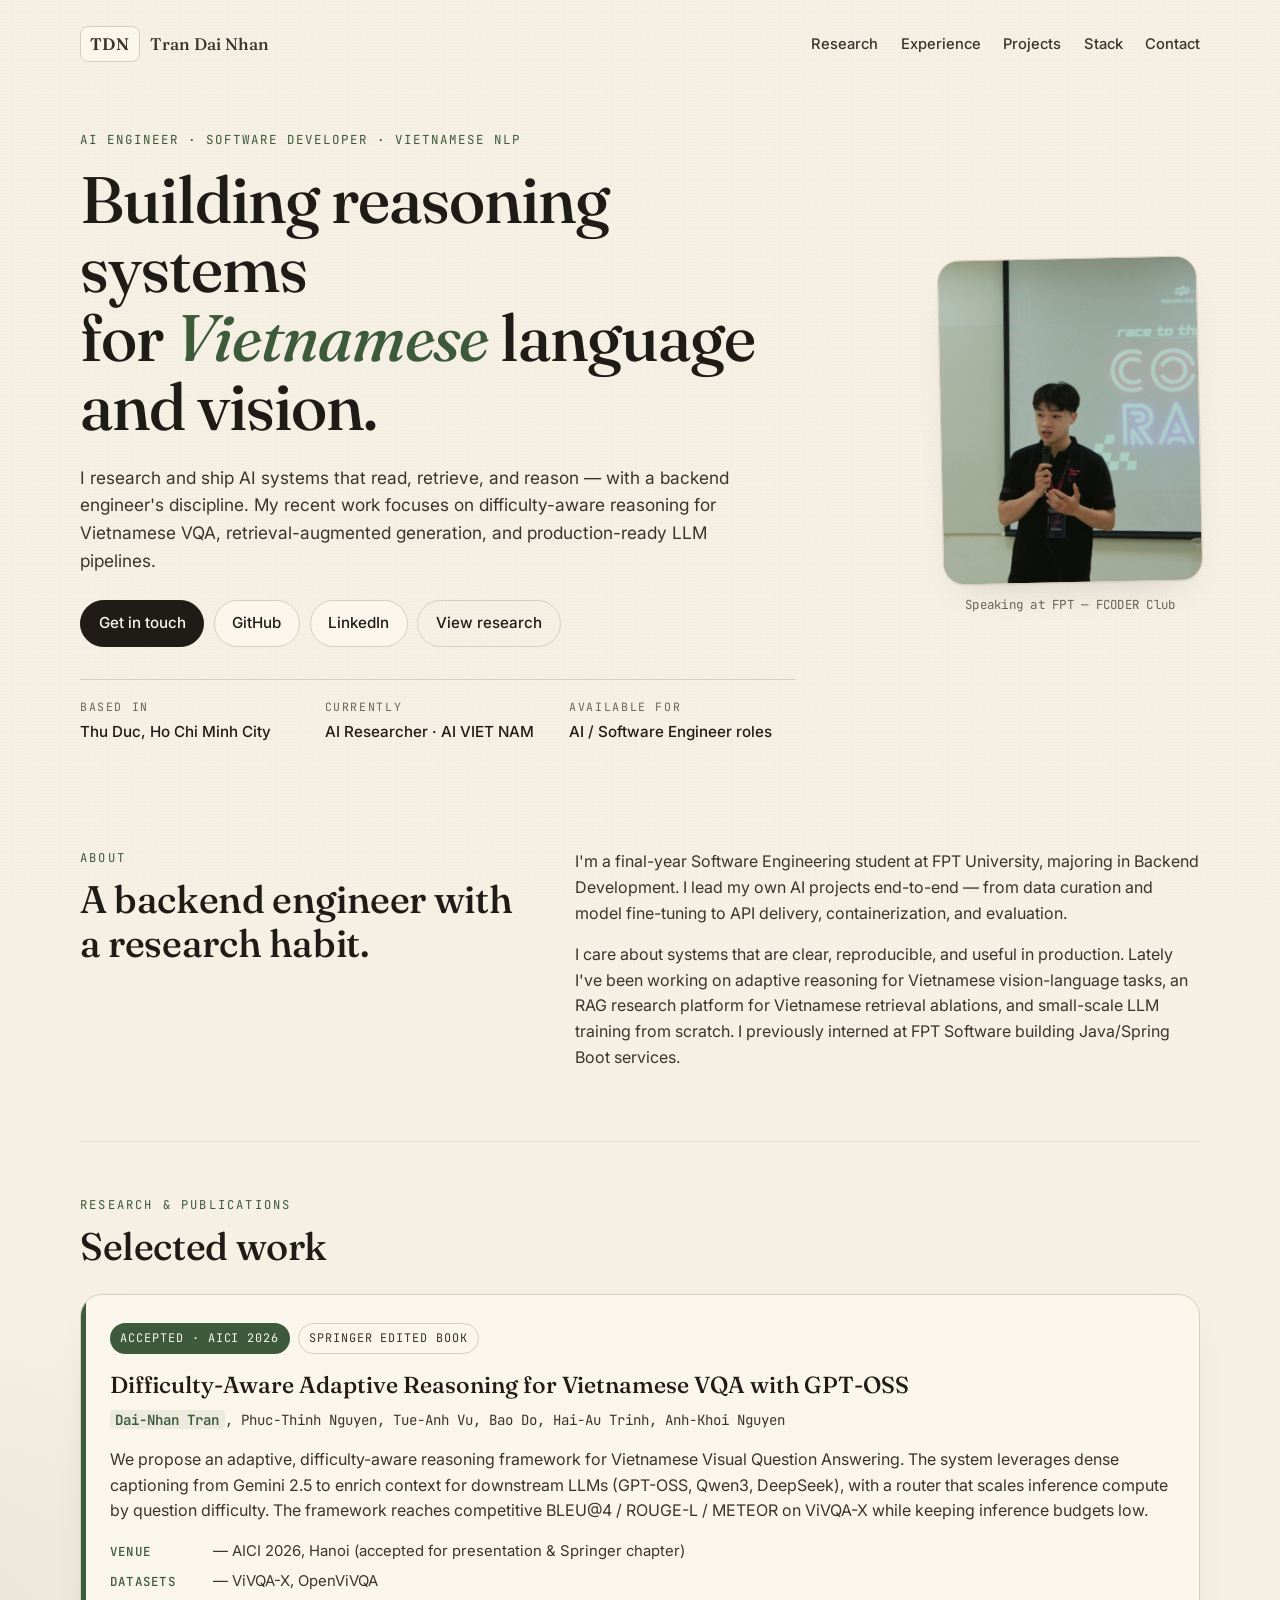
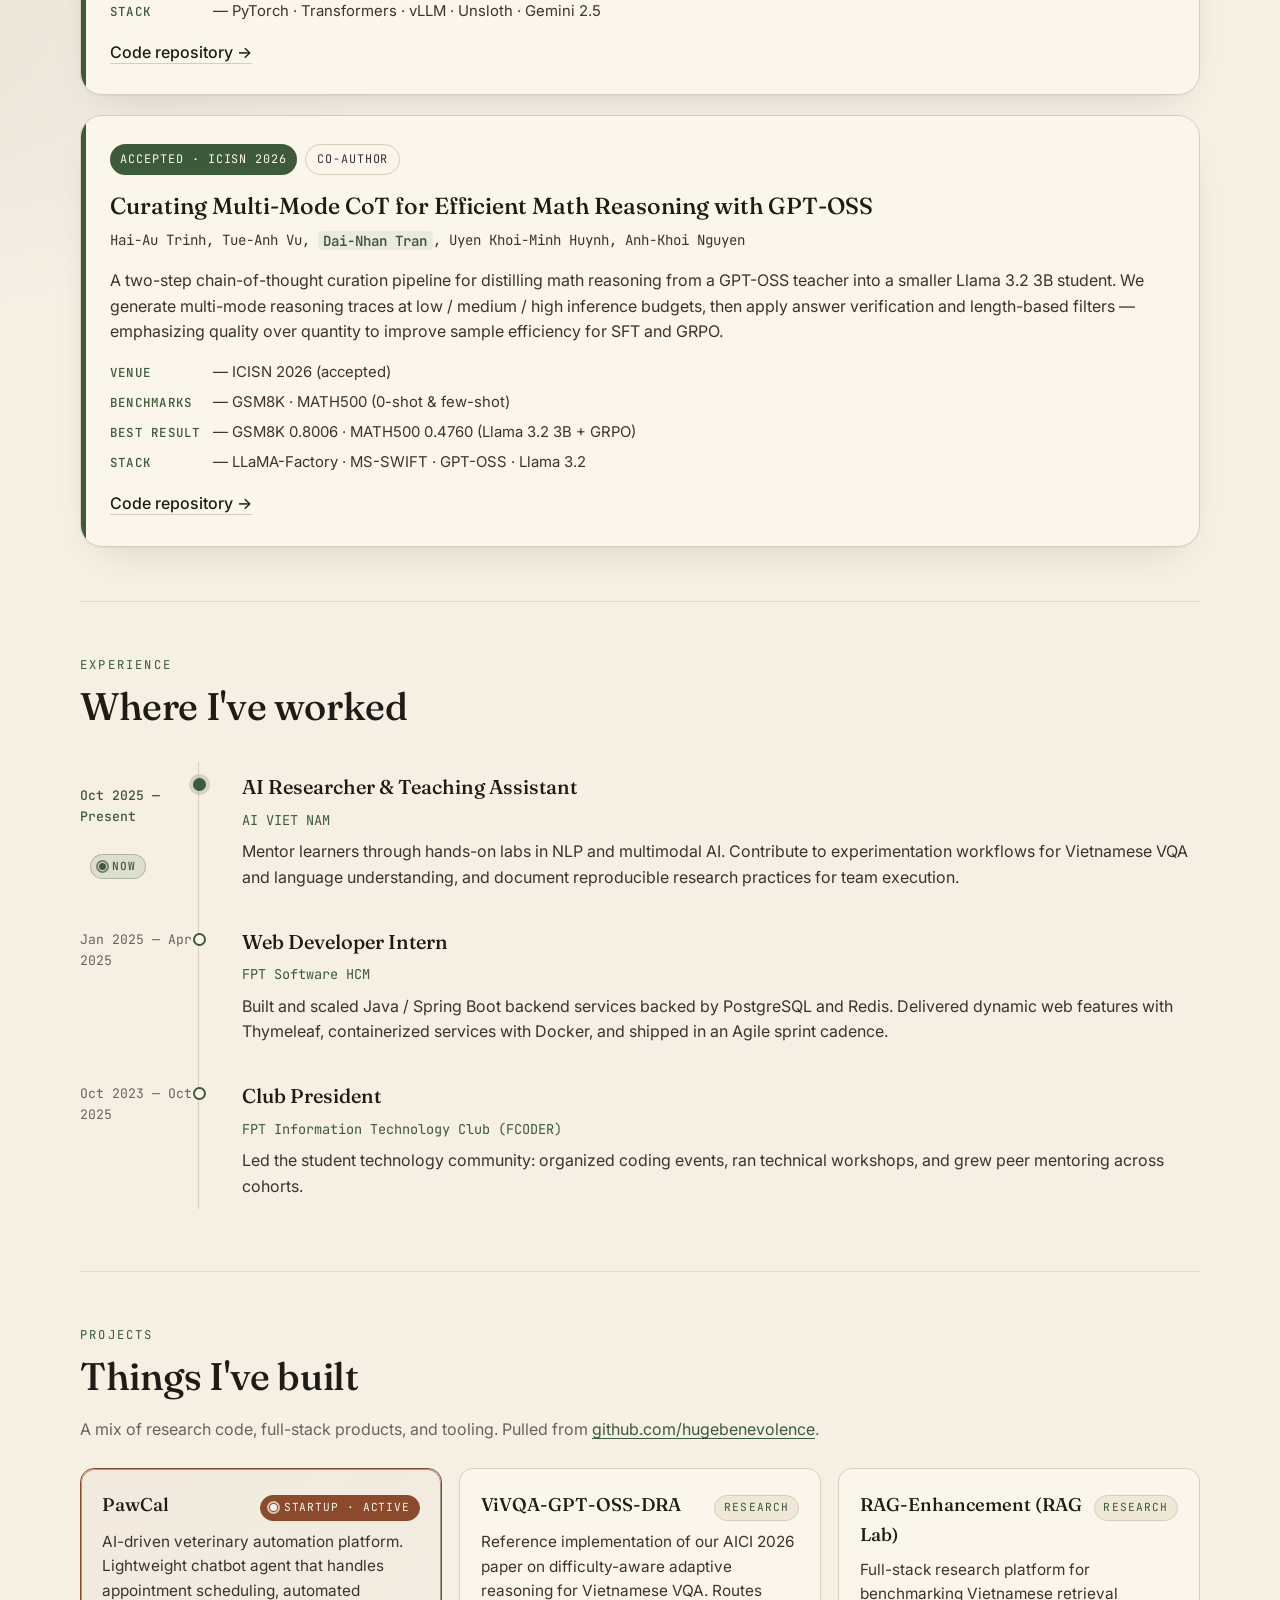
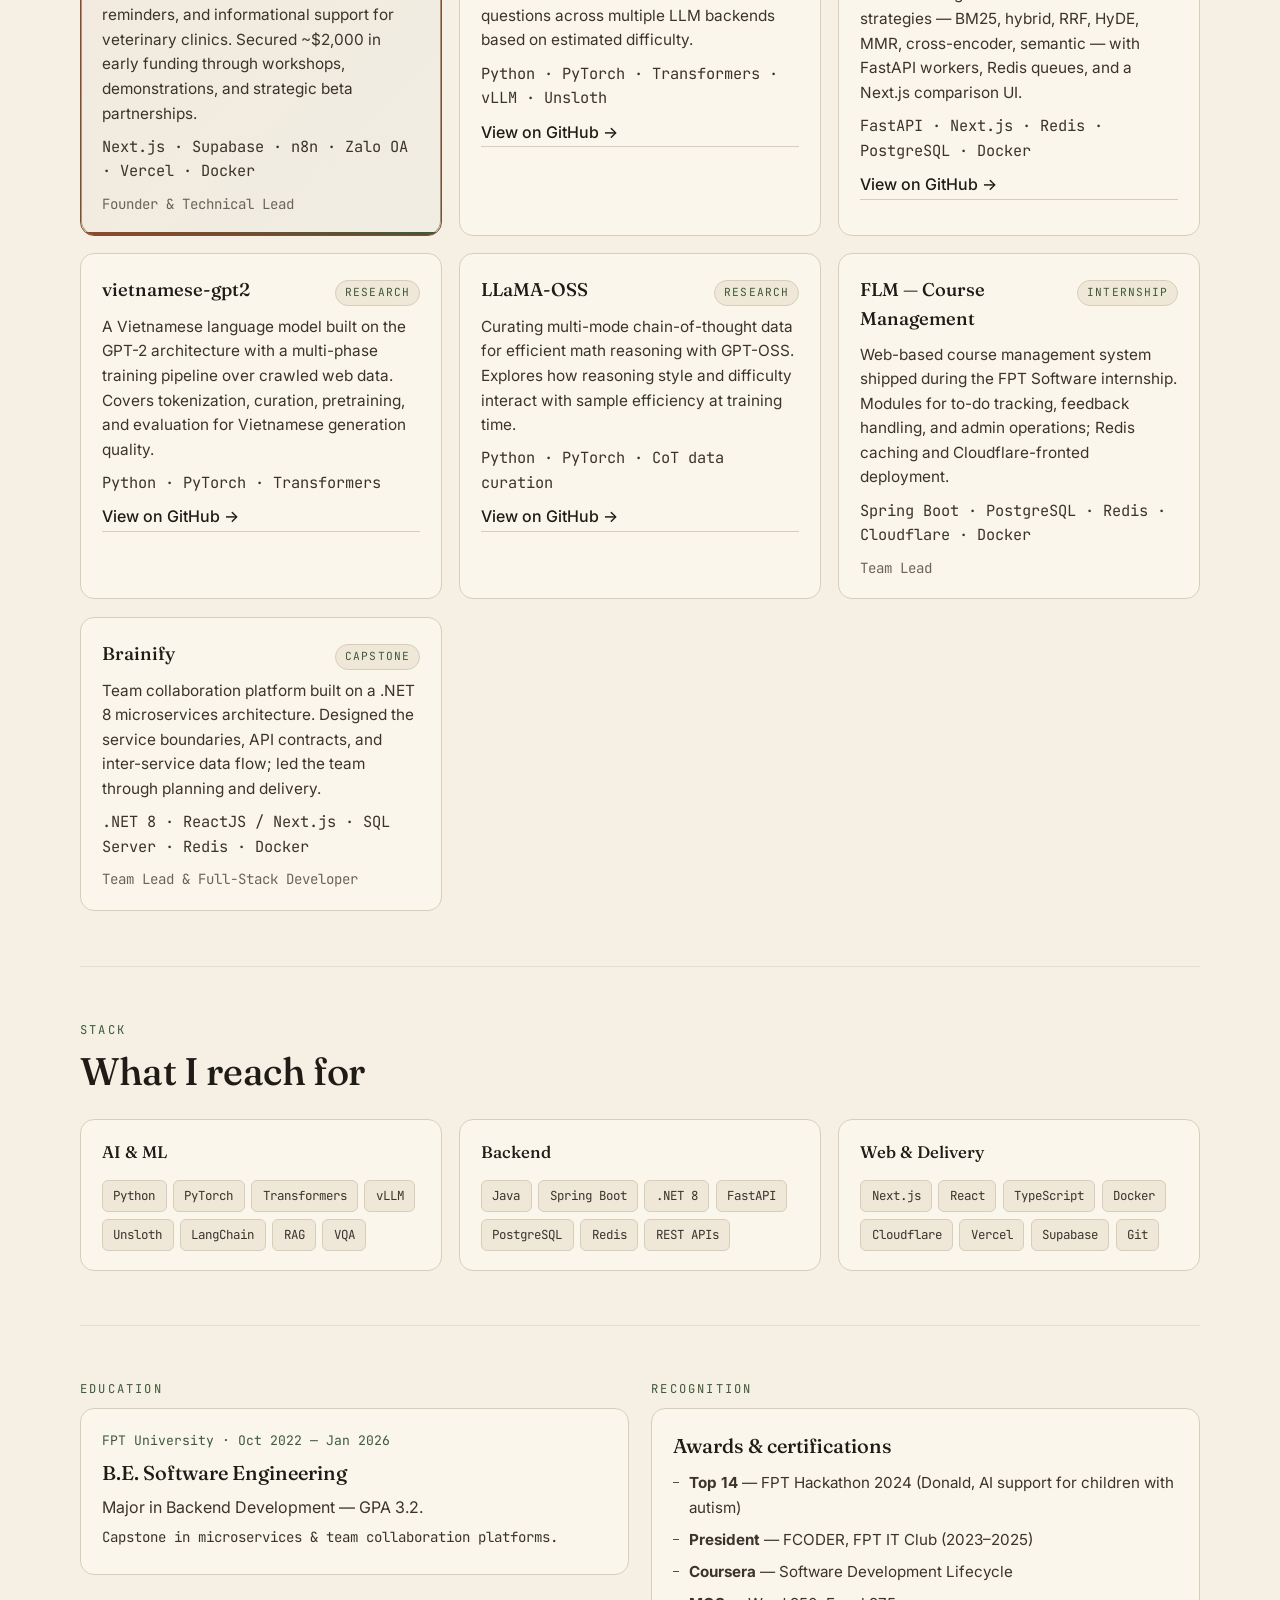
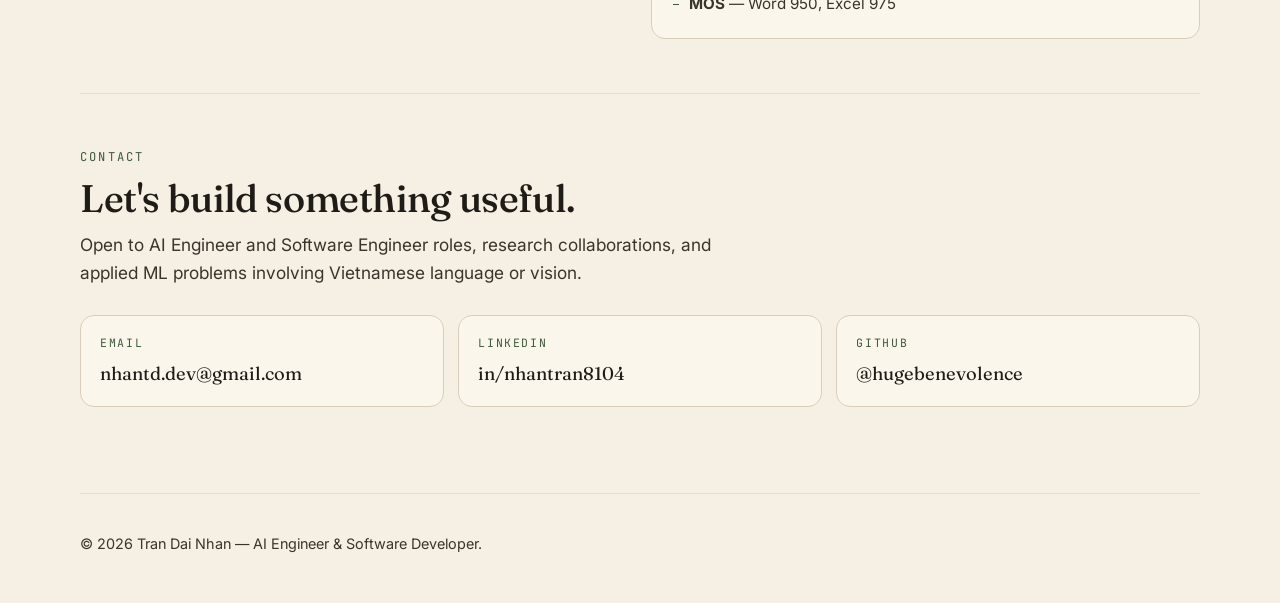
==== index.html @ 727c5e92 "Add portfolio site and Pages deployment" ====
<!doctype html>
<html lang="en">
  <head>
    <meta charset="UTF-8" />
    <meta name="viewport" content="width=device-width, initial-scale=1.0" />
    <title>Tran Dai Nhan — AI Engineer & Software Developer</title>
    <meta
      name="description"
      content="Portfolio of Tran Dai Nhan. AI Engineer and Software Developer working on Vietnamese NLP, multimodal reasoning, retrieval-augmented systems, and production backends."
    />
    <link rel="preconnect" href="https://fonts.googleapis.com" />
    <link rel="preconnect" href="https://fonts.gstatic.com" crossorigin />
    <link
      href="https://fonts.googleapis.com/css2?family=Fraunces:opsz,wght@9..144,400;9..144,500;9..144,600;9..144,700&family=Inter:wght@400;500;600;700&family=JetBrains+Mono:wght@400;500&display=swap"
      rel="stylesheet"
    />
    <link rel="stylesheet" href="styles.css" />
  </head>
  <body>
    <div class="paper-grain" aria-hidden="true"></div>
    <div class="scroll-progress" aria-hidden="true"><span></span></div>

    <nav class="topnav container" aria-label="Primary">
      <a class="brand" href="#top">
        <span class="brand-mark">TDN</span>
        <span class="brand-name">Tran Dai Nhan</span>
      </a>
      <ul>
        <li><a href="#research">Research</a></li>
        <li><a href="#experience">Experience</a></li>
        <li><a href="#projects">Projects</a></li>
        <li><a href="#stack">Stack</a></li>
        <li><a href="#contact">Contact</a></li>
      </ul>
    </nav>

    <header id="top" class="hero container">
      <div class="hero-grid">
        <div class="hero-text reveal">
          <p class="eyebrow">AI Engineer · Software Developer · Vietnamese NLP</p>
          <h1>
            Building reasoning systems<br />
            for <em>Vietnamese</em> language and vision.
          </h1>
          <p class="lead">
            I research and ship AI systems that read, retrieve, and reason — with a backend
            engineer's discipline. My recent work focuses on difficulty-aware reasoning for
            Vietnamese VQA, retrieval-augmented generation, and production-ready LLM pipelines.
          </p>
          <div class="hero-cta">
            <a class="btn primary" href="#contact">Get in touch</a>
            <a class="btn" target="_blank" rel="noreferrer" href="https://github.com/hugebenevolence">GitHub</a>
            <a class="btn" target="_blank" rel="noreferrer" href="https://www.linkedin.com/in/nhantran8104/">LinkedIn</a>
            <a class="btn ghost" href="#research">View research</a>
          </div>
          <dl class="hero-meta">
            <div><dt>Based in</dt><dd>Thu Duc, Ho Chi Minh City</dd></div>
            <div><dt>Currently</dt><dd>AI Researcher · AI VIET NAM</dd></div>
            <div><dt>Available for</dt><dd>AI / Software Engineer roles</dd></div>
          </dl>
        </div>

        <aside class="hero-portrait reveal">
          <figure>
            <div class="portrait-frame">
              <img
                src="assets/avatar.jpg"
                alt="Portrait of Tran Dai Nhan speaking"
                loading="eager"
                width="640"
                height="800"
                onerror="this.style.display='none'; this.parentElement.classList.add('portrait-empty');"
              />
              <div class="portrait-fallback" aria-hidden="true">
                <span class="fallback-mark">TDN</span>
                <span class="fallback-note">Add your photo to <code>assets/avatar.jpg</code></span>
              </div>
            </div>
            <figcaption>Speaking at FPT — FCODER Club</figcaption>
          </figure>
        </aside>
      </div>
    </header>

    <main class="container">
      <section id="about" class="about reveal">
        <div class="about-left">
          <p class="section-label">About</p>
          <h2>A backend engineer with a research habit.</h2>
        </div>
        <div class="about-right">
          <p>
            I'm a final-year Software Engineering student at FPT University, majoring in Backend
            Development. I lead my own AI projects end-to-end — from data curation and model
            fine-tuning to API delivery, containerization, and evaluation.
          </p>
          <p>
            I care about systems that are clear, reproducible, and useful in production. Lately
            I've been working on adaptive reasoning for Vietnamese vision-language tasks, an RAG
            research platform for Vietnamese retrieval ablations, and small-scale LLM training from
            scratch. I previously interned at FPT Software building Java/Spring Boot services.
          </p>
        </div>
      </section>

      <section id="research" class="reveal">
        <p class="section-label">Research &amp; Publications</p>
        <h2>Selected work</h2>

        <div class="publication-list">
          <article class="publication">
            <div class="pub-status">
              <span class="badge">Accepted · AICI 2026</span>
              <span class="badge soft">Springer edited book</span>
            </div>
            <h3>
              Difficulty-Aware Adaptive Reasoning for Vietnamese VQA with GPT-OSS
            </h3>
            <p class="pub-authors">
              <span class="author-me">Dai-Nhan Tran</span>, Phuc-Thinh Nguyen, Tue-Anh Vu, Bao Do, Hai-Au Trinh, Anh-Khoi Nguyen
            </p>
            <p>
              We propose an adaptive, difficulty-aware reasoning framework for Vietnamese Visual
              Question Answering. The system leverages dense captioning from Gemini 2.5 to enrich
              context for downstream LLMs (GPT-OSS, Qwen3, DeepSeek), with a router that scales
              inference compute by question difficulty. The framework reaches competitive
              BLEU@4 / ROUGE-L / METEOR on ViVQA-X while keeping inference budgets low.
            </p>
            <ul class="pub-meta">
              <li><strong>Venue</strong> — AICI 2026, Hanoi (accepted for presentation &amp; Springer chapter)</li>
              <li><strong>Datasets</strong> — ViVQA-X, OpenViVQA</li>
              <li><strong>Stack</strong> — PyTorch · Transformers · vLLM · Unsloth · Gemini 2.5</li>
            </ul>
            <div class="pub-links">
              <a class="link" target="_blank" rel="noreferrer" href="https://github.com/hugebenevolence/ViVQA-GPT-OSS-DRA">
                Code repository →
              </a>
            </div>
          </article>

          <article class="publication">
            <div class="pub-status">
              <span class="badge">Accepted · ICISN 2026</span>
              <span class="badge soft">Co-author</span>
            </div>
            <h3>
              Curating Multi-Mode CoT for Efficient Math Reasoning with GPT-OSS
            </h3>
            <p class="pub-authors">
              Hai-Au Trinh, Tue-Anh Vu, <span class="author-me">Dai-Nhan Tran</span>, Uyen Khoi-Minh Huynh, Anh-Khoi Nguyen
            </p>
            <p>
              A two-step chain-of-thought curation pipeline for distilling math reasoning from a
              GPT-OSS teacher into a smaller Llama 3.2 3B student. We generate multi-mode
              reasoning traces at low / medium / high inference budgets, then apply answer
              verification and length-based filters — emphasizing quality over quantity to
              improve sample efficiency for SFT and GRPO.
            </p>
            <ul class="pub-meta">
              <li><strong>Venue</strong> — ICISN 2026 (accepted)</li>
              <li><strong>Benchmarks</strong> — GSM8K · MATH500 (0-shot &amp; few-shot)</li>
              <li><strong>Best result</strong> — GSM8K 0.8006 · MATH500 0.4760 (Llama 3.2 3B + GRPO)</li>
              <li><strong>Stack</strong> — LLaMA-Factory · MS-SWIFT · GPT-OSS · Llama 3.2</li>
            </ul>
            <div class="pub-links">
              <a class="link" target="_blank" rel="noreferrer" href="https://github.com/hugebenevolence/LLaMA-OSS">
                Code repository →
              </a>
            </div>
          </article>
        </div>
      </section>

      <section id="experience" class="reveal">
        <p class="section-label">Experience</p>
        <h2>Where I've worked</h2>

        <ol class="timeline">
          <li class="timeline-item is-active">
            <div class="timeline-when">
              Oct 2025 — Present
              <span class="now-pill"><span class="now-dot"></span>Now</span>
            </div>
            <div class="timeline-body">
              <h3>AI Researcher &amp; Teaching Assistant</h3>
              <p class="org">AI VIET NAM</p>
              <p>
                Mentor learners through hands-on labs in NLP and multimodal AI. Contribute to
                experimentation workflows for Vietnamese VQA and language understanding, and
                document reproducible research practices for team execution.
              </p>
            </div>
          </li>
          <li class="timeline-item">
            <div class="timeline-when">Jan 2025 — Apr 2025</div>
            <div class="timeline-body">
              <h3>Web Developer Intern</h3>
              <p class="org">FPT Software HCM</p>
              <p>
                Built and scaled Java / Spring Boot backend services backed by PostgreSQL and
                Redis. Delivered dynamic web features with Thymeleaf, containerized services with
                Docker, and shipped in an Agile sprint cadence.
              </p>
            </div>
          </li>
          <li class="timeline-item">
            <div class="timeline-when">Oct 2023 — Oct 2025</div>
            <div class="timeline-body">
              <h3>Club President</h3>
              <p class="org">FPT Information Technology Club (FCODER)</p>
              <p>
                Led the student technology community: organized coding events, ran technical workshops, and grew peer mentoring across cohorts.
              </p>
            </div>
          </li>
        </ol>
      </section>

      <section id="projects" class="reveal">
        <p class="section-label">Projects</p>
        <h2>Things I've built</h2>
        <p class="section-note">
          A mix of research code, full-stack products, and tooling. Pulled from
          <a class="inline-link" target="_blank" rel="noreferrer" href="https://github.com/hugebenevolence">github.com/hugebenevolence</a>.
        </p>

        <div class="project-grid">
          <article class="project-card is-featured">
            <div class="proj-head">
              <h3>PawCal</h3>
              <span class="proj-tag startup-tag"><span class="now-dot"></span>Startup · Active</span>
            </div>
            <p>
              AI-driven veterinary automation platform. Lightweight chatbot agent that handles
              appointment scheduling, automated reminders, and informational support for
              veterinary clinics. Secured ~$2,000 in early funding through workshops,
              demonstrations, and strategic beta partnerships.
            </p>
            <p class="proj-stack">Next.js · Supabase · n8n · Zalo OA · Vercel · Docker</p>
            <span class="muted">Founder &amp; Technical Lead</span>
          </article>

          <article class="project-card">
            <div class="proj-head">
              <h3>ViVQA-GPT-OSS-DRA</h3>
              <span class="proj-tag">Research</span>
            </div>
            <p>
              Reference implementation of our AICI 2026 paper on difficulty-aware adaptive
              reasoning for Vietnamese VQA. Routes questions across multiple LLM backends based on
              estimated difficulty.
            </p>
            <p class="proj-stack">Python · PyTorch · Transformers · vLLM · Unsloth</p>
            <a class="link" target="_blank" rel="noreferrer" href="https://github.com/hugebenevolence/ViVQA-GPT-OSS-DRA">View on GitHub →</a>
          </article>

          <article class="project-card">
            <div class="proj-head">
              <h3>RAG-Enhancement (RAG Lab)</h3>
              <span class="proj-tag">Research</span>
            </div>
            <p>
              Full-stack research platform for benchmarking Vietnamese retrieval strategies —
              BM25, hybrid, RRF, HyDE, MMR, cross-encoder, semantic — with FastAPI workers, Redis
              queues, and a Next.js comparison UI.
            </p>
            <p class="proj-stack">FastAPI · Next.js · Redis · PostgreSQL · Docker</p>
            <a class="link" target="_blank" rel="noreferrer" href="https://github.com/hugebenevolence/RAG-Enhancement">View on GitHub →</a>
          </article>

          <article class="project-card">
            <div class="proj-head">
              <h3>vietnamese-gpt2</h3>
              <span class="proj-tag">Research</span>
            </div>
            <p>
              A Vietnamese language model built on the GPT-2 architecture with a multi-phase
              training pipeline over crawled web data. Covers tokenization, curation, pretraining,
              and evaluation for Vietnamese generation quality.
            </p>
            <p class="proj-stack">Python · PyTorch · Transformers</p>
            <a class="link" target="_blank" rel="noreferrer" href="https://github.com/hugebenevolence/vietnamese-gpt2">View on GitHub →</a>
          </article>

          <article class="project-card">
            <div class="proj-head">
              <h3>LLaMA-OSS</h3>
              <span class="proj-tag">Research</span>
            </div>
            <p>
              Curating multi-mode chain-of-thought data for efficient math reasoning with
              GPT-OSS. Explores how reasoning style and difficulty interact with sample
              efficiency at training time.
            </p>
            <p class="proj-stack">Python · PyTorch · CoT data curation</p>
            <a class="link" target="_blank" rel="noreferrer" href="https://github.com/hugebenevolence/LLaMA-OSS">View on GitHub →</a>
          </article>

          <article class="project-card">
            <div class="proj-head">
              <h3>FLM — Course Management</h3>
              <span class="proj-tag">Internship</span>
            </div>
            <p>
              Web-based course management system shipped during the FPT Software internship.
              Modules for to-do tracking, feedback handling, and admin operations; Redis caching
              and Cloudflare-fronted deployment.
            </p>
            <p class="proj-stack">Spring Boot · PostgreSQL · Redis · Cloudflare · Docker</p>
            <span class="muted">Team Lead</span>
          </article>

          <article class="project-card">
            <div class="proj-head">
              <h3>Brainify</h3>
              <span class="proj-tag">Capstone</span>
            </div>
            <p>
              Team collaboration platform built on a .NET 8 microservices architecture. Designed
              the service boundaries, API contracts, and inter-service data flow; led the team
              through planning and delivery.
            </p>
            <p class="proj-stack">.NET 8 · ReactJS / Next.js · SQL Server · Redis · Docker</p>
            <span class="muted">Team Lead &amp; Full-Stack Developer</span>
          </article>

        </div>
      </section>

      <section id="stack" class="reveal">
        <p class="section-label">Stack</p>
        <h2>What I reach for</h2>

        <div class="stack-grid">
          <article class="stack-card">
            <h3>AI &amp; ML</h3>
            <ul class="chips">
              <li>Python</li>
              <li>PyTorch</li>
              <li>Transformers</li>
              <li>vLLM</li>
              <li>Unsloth</li>
              <li>LangChain</li>
              <li>RAG</li>
              <li>VQA</li>
            </ul>
          </article>
          <article class="stack-card">
            <h3>Backend</h3>
            <ul class="chips">
              <li>Java</li>
              <li>Spring Boot</li>
              <li>.NET 8</li>
              <li>FastAPI</li>
              <li>PostgreSQL</li>
              <li>Redis</li>
              <li>REST APIs</li>
            </ul>
          </article>
          <article class="stack-card">
            <h3>Web &amp; Delivery</h3>
            <ul class="chips">
              <li>Next.js</li>
              <li>React</li>
              <li>TypeScript</li>
              <li>Docker</li>
              <li>Cloudflare</li>
              <li>Vercel</li>
              <li>Supabase</li>
              <li>Git</li>
            </ul>
          </article>
        </div>
      </section>

      <section id="education" class="split reveal">
        <article>
          <p class="section-label">Education</p>
          <div class="info-card">
            <p class="meta">FPT University · Oct 2022 — Jan 2026</p>
            <h3>B.E. Software Engineering</h3>
            <p>Major in Backend Development — GPA 3.2.</p>
            <p class="muted">Capstone in microservices &amp; team collaboration platforms.</p>
          </div>
        </article>
        <article>
          <p class="section-label">Recognition</p>
          <div class="info-card">
            <h3>Awards &amp; certifications</h3>
            <ul class="plain">
              <li><strong>Top 14</strong> — FPT Hackathon 2024 (Donald, AI support for children with autism)</li>
              <li><strong>President</strong> — FCODER, FPT IT Club (2023–2025)</li>
              <li><strong>Coursera</strong> — Software Development Lifecycle</li>
              <li><strong>MOS</strong> — Word 950, Excel 975</li>
            </ul>
          </div>
        </article>
      </section>

      <section id="contact" class="contact reveal">
        <p class="section-label">Contact</p>
        <h2>Let's build something useful.</h2>
        <p class="lead">
          Open to AI Engineer and Software Engineer roles, research collaborations, and applied
          ML problems involving Vietnamese language or vision.
        </p>
        <div class="contact-grid">
          <a class="contact-card" href="mailto:nhantd.dev@gmail.com">
            <span class="contact-label">Email</span>
            <span class="contact-value">nhantd.dev@gmail.com</span>
          </a>
          <a class="contact-card" target="_blank" rel="noreferrer" href="https://www.linkedin.com/in/nhantran8104/">
            <span class="contact-label">LinkedIn</span>
            <span class="contact-value">in/nhantran8104</span>
          </a>
          <a class="contact-card" target="_blank" rel="noreferrer" href="https://github.com/hugebenevolence">
            <span class="contact-label">GitHub</span>
            <span class="contact-value">@hugebenevolence</span>
          </a>

        </div>
      </section>
    </main>

    <footer class="container footer">
      <p>© 2026 Tran Dai Nhan — AI Engineer &amp; Software Developer.</p>
    </footer>

    <script src="main.js" defer></script>
  </body>
</html>
---- styles.css ----
/* ---------- Tokens ---------- */
:root {
  --bg: #f5efe4;
  --bg-soft: #efe7d8;
  --paper: #fbf6ec;
  --ink: #1f1c17;
  --ink-soft: #3a342c;
  --muted: #6c6358;
  --line: #d8cdb9;
  --line-soft: #e6dcc8;
  --accent: #3d5a3a;
  --accent-soft: #6a8a64;
  --accent-warm: #8a4a2b;
  --shadow: 0 1px 0 rgba(31, 28, 23, 0.04), 0 18px 40px -22px rgba(31, 28, 23, 0.18);
  --radius: 14px;
  --radius-lg: 22px;
  --serif: "Fraunces", "Cormorant Garamond", Georgia, serif;
  --sans: "Inter", system-ui, -apple-system, "Segoe UI", sans-serif;
  --mono: "JetBrains Mono", ui-monospace, SFMono-Regular, Menlo, monospace;
}

@media (prefers-color-scheme: dark) {
  :root {
    --bg: #1a1814;
    --bg-soft: #221f1a;
    --paper: #25221c;
    --ink: #f0ead8;
    --ink-soft: #d8d1bf;
    --muted: #a39c8c;
    --line: #3a342b;
    --line-soft: #2d2820;
    --accent: #a3c79a;
    --accent-soft: #c3d8bd;
    --accent-warm: #d99b78;
    --shadow: 0 1px 0 rgba(0, 0, 0, 0.18), 0 24px 50px -24px rgba(0, 0, 0, 0.6);
  }
}

* { box-sizing: border-box; }
html { scroll-behavior: smooth; }

body {
  margin: 0;
  font-family: var(--sans);
  font-size: 16px;
  line-height: 1.6;
  color: var(--ink);
  background: var(--bg);
  background-image:
    radial-gradient(1100px 600px at 92% -10%, rgba(138, 74, 43, 0.06), transparent 60%),
    radial-gradient(900px 500px at -10% 30%, rgba(61, 90, 58, 0.07), transparent 60%);
  -webkit-font-smoothing: antialiased;
  text-rendering: optimizeLegibility;
}

.paper-grain {
  position: fixed;
  inset: 0;
  pointer-events: none;
  z-index: 0;
  opacity: 0.5;
  mix-blend-mode: multiply;
  background-image:
    radial-gradient(rgba(31, 28, 23, 0.045) 1px, transparent 1px),
    radial-gradient(rgba(31, 28, 23, 0.025) 1px, transparent 1px);
  background-size: 3px 3px, 7px 7px;
  background-position: 0 0, 1px 1px;
}
@media (prefers-color-scheme: dark) {
  .paper-grain { opacity: 0.25; mix-blend-mode: screen; }
}

.container {
  width: min(1120px, 92vw);
  margin: 0 auto;
  position: relative;
  z-index: 1;
}

/* ---------- Nav ---------- */
.topnav {
  display: flex;
  align-items: center;
  justify-content: space-between;
  padding: 1.6rem 0 0;
}
.brand {
  display: inline-flex;
  align-items: center;
  gap: 0.65rem;
  text-decoration: none;
  color: var(--ink);
}
.brand-mark {
  font-family: var(--serif);
  font-weight: 600;
  font-size: 1.05rem;
  border: 1px solid var(--line);
  background: var(--paper);
  padding: 0.25rem 0.55rem;
  border-radius: 8px;
  letter-spacing: 0.04em;
}
.brand-name {
  font-family: var(--serif);
  font-weight: 500;
  font-size: 1.05rem;
}
.topnav ul {
  list-style: none;
  display: flex;
  gap: 1.4rem;
  margin: 0;
  padding: 0;
}
.topnav a {
  color: var(--ink-soft);
  text-decoration: none;
  font-size: 0.92rem;
  font-weight: 500;
  position: relative;
  transition: color 0.18s ease;
}
.topnav a::after {
  content: "";
  position: absolute;
  left: 0;
  bottom: -4px;
  width: 0;
  height: 1px;
  background: var(--accent);
  transition: width 0.28s ease;
}
.topnav a:hover { color: var(--ink); }
.topnav a:hover::after { width: 100%; }
@media (max-width: 640px) {
  .topnav ul { display: none; }
}

/* ---------- Hero ---------- */
.hero { padding: 4.2rem 0 3.2rem; }
.hero-grid {
  display: grid;
  grid-template-columns: 1.7fr 0.85fr;
  gap: 3rem;
  align-items: center;
}
@media (max-width: 880px) {
  .hero-grid { grid-template-columns: 1fr; gap: 2rem; }
}

.eyebrow {
  font-family: var(--mono);
  font-size: 0.78rem;
  letter-spacing: 0.16em;
  text-transform: uppercase;
  color: var(--accent);
  margin: 0 0 1rem;
}
h1 {
  font-family: var(--serif);
  font-weight: 500;
  font-size: clamp(2.4rem, 5.6vw, 4.1rem);
  line-height: 1.05;
  letter-spacing: -0.015em;
  margin: 0 0 1.4rem;
  color: var(--ink);
}
h1 em {
  font-style: italic;
  color: var(--accent);
  font-weight: 500;
}
.lead {
  font-size: 1.08rem;
  color: var(--ink-soft);
  max-width: 60ch;
  margin: 0 0 1.6rem;
}

.hero-cta {
  display: flex;
  flex-wrap: wrap;
  gap: 0.6rem;
  margin-bottom: 2rem;
}
.btn {
  display: inline-flex;
  align-items: center;
  text-decoration: none;
  color: var(--ink);
  background: var(--paper);
  border: 1px solid var(--line);
  padding: 0.65rem 1.1rem;
  border-radius: 999px;
  font-weight: 500;
  font-size: 0.95rem;
  transition: transform 0.22s ease, border-color 0.22s ease, background 0.22s ease, color 0.22s ease;
}
.btn:hover {
  transform: translateY(-1px);
  border-color: var(--ink-soft);
}
.btn.primary {
  background: var(--ink);
  color: var(--paper);
  border-color: var(--ink);
}
.btn.primary:hover { background: var(--accent); border-color: var(--accent); }
.btn.ghost { background: transparent; }

.hero-meta {
  display: grid;
  grid-template-columns: repeat(3, minmax(0, 1fr));
  gap: 1.2rem;
  margin: 0;
  padding: 1.1rem 0 0;
  border-top: 1px solid var(--line);
}
.hero-meta > div { min-width: 0; }
.hero-meta dt {
  font-family: var(--mono);
  font-size: 0.72rem;
  letter-spacing: 0.14em;
  text-transform: uppercase;
  color: var(--muted);
  margin-bottom: 0.25rem;
}
.hero-meta dd {
  margin: 0;
  font-weight: 500;
  color: var(--ink);
  font-size: 0.95rem;
}
@media (max-width: 560px) {
  .hero-meta { grid-template-columns: 1fr; gap: 0.8rem; }
}

/* Hero portrait */
.hero-portrait figure { margin: 0; max-width: 260px; margin-left: auto; }
@media (max-width: 880px) {
  .hero-portrait figure { max-width: 220px; margin: 0 auto; }
}
.portrait-frame {
  position: relative;
  border-radius: var(--radius-lg);
  overflow: hidden;
  background: var(--bg-soft);
  border: 1px solid var(--line);
  box-shadow: var(--shadow);
  aspect-ratio: 4 / 5;
  transform: rotate(-1.2deg);
  transition: transform 0.6s ease;
}
.portrait-frame::after {
  content: "";
  position: absolute;
  inset: 0;
  background: linear-gradient(180deg, transparent 55%, rgba(31, 28, 23, 0.18) 100%);
  pointer-events: none;
}
.portrait-frame img {
  width: 100%;
  height: 100%;
  object-fit: cover;
  display: block;
  filter: saturate(0.95) contrast(1.02);
  position: relative;
  z-index: 1;
}
.portrait-fallback {
  position: absolute;
  inset: 0;
  display: flex;
  flex-direction: column;
  align-items: center;
  justify-content: center;
  gap: 0.8rem;
  text-align: center;
  padding: 1.5rem;
  z-index: 0;
}
.fallback-mark {
  font-family: var(--serif);
  font-size: 4rem;
  font-weight: 500;
  letter-spacing: 0.04em;
  color: var(--accent);
}
.fallback-note {
  font-family: var(--mono);
  font-size: 0.78rem;
  color: var(--muted);
  max-width: 80%;
}
.fallback-note code {
  background: var(--bg-soft);
  padding: 0.1rem 0.35rem;
  border-radius: 4px;
  border: 1px solid var(--line);
}
.hero-portrait:hover .portrait-frame { transform: rotate(0deg); }
.hero-portrait figcaption {
  margin-top: 0.75rem;
  font-family: var(--mono);
  font-size: 0.78rem;
  color: var(--muted);
  text-align: center;
  letter-spacing: 0.02em;
}

/* ---------- Section primitives ---------- */
section { padding: 3.4rem 0; position: relative; }
section + section { border-top: 1px solid var(--line-soft); }

.section-label {
  font-family: var(--mono);
  font-size: 0.76rem;
  letter-spacing: 0.18em;
  text-transform: uppercase;
  color: var(--accent);
  margin: 0 0 0.5rem;
}
h2 {
  font-family: var(--serif);
  font-weight: 500;
  font-size: clamp(1.7rem, 3vw, 2.4rem);
  line-height: 1.15;
  letter-spacing: -0.01em;
  margin: 0 0 1.6rem;
  color: var(--ink);
}
h3 {
  font-family: var(--serif);
  font-weight: 500;
  font-size: 1.25rem;
  margin: 0 0 0.4rem;
  color: var(--ink);
}
.section-note { color: var(--muted); margin: -0.4rem 0 1.6rem; }
.inline-link {
  color: var(--accent);
  text-decoration: underline;
  text-underline-offset: 3px;
  text-decoration-thickness: 1px;
}

/* ---------- About ---------- */
.about {
  display: grid;
  grid-template-columns: 1fr 1.4fr;
  gap: 3rem;
  align-items: start;
}
.about-left h2 { margin-bottom: 0; }
.about-right p { margin: 0 0 1rem; color: var(--ink-soft); }
@media (max-width: 760px) {
  .about { grid-template-columns: 1fr; gap: 1.6rem; }
}

/* ---------- Publication ---------- */
.publication {
  background: var(--paper);
  border: 1px solid var(--line);
  border-radius: var(--radius-lg);
  padding: 1.8rem;
  box-shadow: var(--shadow);
  position: relative;
  overflow: hidden;
}
.publication::before {
  content: "";
  position: absolute;
  top: 0;
  left: 0;
  width: 5px;
  height: 100%;
  background: var(--accent);
}
.pub-status {
  display: flex;
  flex-wrap: wrap;
  gap: 0.5rem;
  margin-bottom: 1rem;
}
.badge {
  display: inline-flex;
  align-items: center;
  font-family: var(--mono);
  font-size: 0.74rem;
  letter-spacing: 0.08em;
  padding: 0.3rem 0.65rem;
  border-radius: 999px;
  background: var(--accent);
  color: var(--paper);
  text-transform: uppercase;
}
.badge.soft {
  background: transparent;
  color: var(--ink-soft);
  border: 1px solid var(--line);
}
.publication h3 {
  font-size: 1.45rem;
  line-height: 1.25;
  margin-bottom: 0.6rem;
}
.pub-authors {
  font-family: var(--mono);
  font-size: 0.88rem;
  color: var(--muted);
  margin: 0 0 1rem;
}
.publication p { color: var(--ink-soft); }
.pub-meta {
  list-style: none;
  padding: 0;
  margin: 1rem 0;
  display: grid;
  gap: 0.4rem;
}
.pub-meta li {
  font-size: 0.93rem;
  color: var(--ink-soft);
}
.pub-meta strong {
  display: inline-block;
  min-width: 6.2rem;
  font-family: var(--mono);
  font-size: 0.78rem;
  letter-spacing: 0.1em;
  text-transform: uppercase;
  color: var(--accent);
  font-weight: 500;
}
.pub-links { margin-top: 0.6rem; }
.link {
  color: var(--ink);
  text-decoration: none;
  font-weight: 500;
  border-bottom: 1px solid var(--line);
  padding-bottom: 1px;
  transition: color 0.2s ease, border-color 0.2s ease;
}
.link:hover { color: var(--accent); border-color: var(--accent); }

/* ---------- Timeline ---------- */
.timeline {
  list-style: none;
  margin: 0;
  padding: 0;
  position: relative;
}
.timeline::before {
  content: "";
  position: absolute;
  left: 7.4rem;
  top: 0.5rem;
  bottom: 0.5rem;
  width: 1px;
  background: var(--line);
}
.timeline-item {
  display: grid;
  grid-template-columns: 8.5rem 1fr;
  gap: 1.6rem;
  padding: 1.1rem 0;
  position: relative;
}
.timeline-item::before {
  content: "";
  position: absolute;
  left: 7.05rem;
  top: 1.55rem;
  width: 9px;
  height: 9px;
  border-radius: 50%;
  background: var(--paper);
  border: 2px solid var(--accent);
}
.timeline-when {
  font-family: var(--mono);
  font-size: 0.82rem;
  color: var(--muted);
  padding-top: 0.2rem;
}
.timeline-body .org {
  font-family: var(--mono);
  font-size: 0.85rem;
  color: var(--accent);
  margin: 0 0 0.5rem;
}
.timeline-body p { margin: 0; color: var(--ink-soft); }
@media (max-width: 720px) {
  .timeline::before { display: none; }
  .timeline-item { grid-template-columns: 1fr; gap: 0.4rem; }
  .timeline-item::before { display: none; }
}

/* ---------- Projects ---------- */
.project-grid {
  display: grid;
  grid-template-columns: repeat(auto-fit, minmax(280px, 1fr));
  gap: 1.1rem;
}
.project-card {
  background: var(--paper);
  border: 1px solid var(--line);
  border-radius: var(--radius);
  padding: 1.3rem 1.3rem 1.2rem;
  transition: transform 0.32s ease, box-shadow 0.32s ease, border-color 0.32s ease;
  display: flex;
  flex-direction: column;
  gap: 0.55rem;
  position: relative;
  overflow: hidden;
}
.project-card::after {
  content: "";
  position: absolute;
  inset: auto 0 0 0;
  height: 2px;
  background: linear-gradient(90deg, var(--accent), var(--accent-warm));
  transform: scaleX(0);
  transform-origin: left;
  transition: transform 0.45s ease;
}
.project-card:hover {
  transform: translateY(-3px);
  border-color: var(--ink-soft);
  box-shadow: var(--shadow);
}
.project-card:hover::after { transform: scaleX(1); }
.proj-head {
  display: flex;
  justify-content: space-between;
  align-items: baseline;
  gap: 0.6rem;
}
.proj-head h3 { font-size: 1.15rem; margin: 0; }
.proj-tag {
  font-family: var(--mono);
  font-size: 0.7rem;
  letter-spacing: 0.1em;
  text-transform: uppercase;
  color: var(--accent);
  background: var(--bg-soft);
  border: 1px solid var(--line);
  padding: 0.2rem 0.55rem;
  border-radius: 999px;
}
.project-card p { color: var(--ink-soft); margin: 0; font-size: 0.96rem; }
.proj-stack {
  font-family: var(--mono);
  font-size: 0.82rem;
  color: var(--muted);
  margin-top: 0.2rem;
}
.muted { color: var(--muted); font-size: 0.88rem; font-family: var(--mono); }

/* ---------- Stack ---------- */
.stack-grid {
  display: grid;
  grid-template-columns: repeat(auto-fit, minmax(260px, 1fr));
  gap: 1.1rem;
}
.stack-card {
  background: var(--paper);
  border: 1px solid var(--line);
  border-radius: var(--radius);
  padding: 1.2rem 1.3rem;
}
.stack-card h3 { font-size: 1.05rem; margin-bottom: 0.9rem; }
.chips {
  list-style: none;
  padding: 0;
  margin: 0;
  display: flex;
  flex-wrap: wrap;
  gap: 0.4rem;
}
.chips li {
  font-family: var(--mono);
  font-size: 0.78rem;
  padding: 0.32rem 0.65rem;
  border-radius: 6px;
  background: var(--bg-soft);
  border: 1px solid var(--line);
  color: var(--ink-soft);
  transition: transform 0.2s ease, background 0.2s ease, color 0.2s ease;
}
.chips li:hover {
  transform: translateY(-1px);
  background: var(--accent);
  color: var(--paper);
  border-color: var(--accent);
}

/* ---------- Education split ---------- */
.split {
  display: grid;
  grid-template-columns: repeat(auto-fit, minmax(290px, 1fr));
  gap: 1.4rem;
}
.info-card {
  background: var(--paper);
  border: 1px solid var(--line);
  border-radius: var(--radius);
  padding: 1.3rem;
}
.info-card .meta {
  font-family: var(--mono);
  font-size: 0.82rem;
  color: var(--accent);
  margin: 0 0 0.4rem;
}
.info-card p { color: var(--ink-soft); margin: 0.3rem 0; }
.plain {
  list-style: none;
  padding: 0;
  margin: 0.6rem 0 0;
  display: grid;
  gap: 0.5rem;
}
.plain li {
  color: var(--ink-soft);
  font-size: 0.95rem;
  padding-left: 1rem;
  position: relative;
}
.plain li::before {
  content: "";
  position: absolute;
  left: 0;
  top: 0.7rem;
  width: 6px;
  height: 1px;
  background: var(--accent);
}

/* ---------- Contact ---------- */
.contact h2 { margin-bottom: 0.7rem; }
.contact .lead { margin-bottom: 1.8rem; }
.contact-grid {
  display: grid;
  grid-template-columns: repeat(auto-fit, minmax(220px, 1fr));
  gap: 0.9rem;
}
.contact-card {
  display: block;
  text-decoration: none;
  background: var(--paper);
  border: 1px solid var(--line);
  border-radius: var(--radius);
  padding: 1.1rem 1.2rem;
  transition: transform 0.25s ease, border-color 0.25s ease, background 0.25s ease;
}
.contact-card:hover {
  transform: translateY(-2px);
  border-color: var(--ink);
  background: var(--bg-soft);
}
.contact-label {
  display: block;
  font-family: var(--mono);
  font-size: 0.72rem;
  letter-spacing: 0.14em;
  text-transform: uppercase;
  color: var(--accent);
  margin-bottom: 0.4rem;
}
.contact-value {
  display: block;
  font-family: var(--serif);
  font-size: 1.15rem;
  color: var(--ink);
}

/* ---------- Footer ---------- */
.footer {
  padding: 2.4rem 0 3rem;
  border-top: 1px solid var(--line-soft);
  margin-top: 2rem;
  display: flex;
  justify-content: space-between;
  align-items: baseline;
  gap: 1rem;
  flex-wrap: wrap;
}
.footer p { margin: 0; color: var(--ink-soft); font-size: 0.9rem; }

/* ---------- Reveal animation ---------- */
.reveal {
  opacity: 0;
  transform: translateY(18px);
  transition: opacity 0.7s ease, transform 0.7s cubic-bezier(0.2, 0.7, 0.2, 1);
  will-change: opacity, transform;
}
.reveal.is-visible {
  opacity: 1;
  transform: translateY(0);
}
@media (prefers-reduced-motion: reduce) {
  .reveal { opacity: 1; transform: none; transition: none; }
  html { scroll-behavior: auto; }
  .portrait-frame { transition: none; }
}

/* Subtle entrance for hero on load */
@keyframes float-in {
  from { opacity: 0; transform: translateY(14px); }
  to { opacity: 1; transform: translateY(0); }
}
.hero-text { animation: float-in 0.9s ease both; }
.hero-portrait { animation: float-in 1.1s ease 0.1s both; }

/* Selection */
::selection { background: var(--accent); color: var(--paper); }

/* ---------- Scroll progress bar ---------- */
.scroll-progress {
  position: fixed;
  top: 0;
  left: 0;
  right: 0;
  height: 3px;
  background: transparent;
  z-index: 50;
  pointer-events: none;
}
.scroll-progress span {
  display: block;
  height: 100%;
  width: 0;
  background: linear-gradient(90deg, var(--accent) 0%, var(--accent-soft) 60%, var(--accent-warm) 100%);
  box-shadow: 0 0 12px rgba(61, 90, 58, 0.45);
  transition: width 0.12s linear;
  border-radius: 0 2px 2px 0;
}

/* ---------- "Now / Active" indicator ---------- */
.now-pill {
  display: inline-flex;
  align-items: center;
  gap: 0.35rem;
  margin-left: 0.6rem;
  font-family: var(--mono);
  font-size: 0.7rem;
  letter-spacing: 0.1em;
  text-transform: uppercase;
  background: rgba(61, 90, 58, 0.12);
  color: var(--accent);
  padding: 0.18rem 0.55rem;
  border-radius: 999px;
  border: 1px solid rgba(61, 90, 58, 0.3);
}
.now-dot {
  width: 7px;
  height: 7px;
  border-radius: 50%;
  background: var(--accent);
  position: relative;
  flex: 0 0 auto;
}
.now-dot::after {
  content: "";
  position: absolute;
  inset: -3px;
  border-radius: 50%;
  border: 2px solid var(--accent);
  opacity: 0.7;
  animation: pulse 1.8s ease-out infinite;
}
@keyframes pulse {
  0%   { transform: scale(0.7); opacity: 0.75; }
  70%  { transform: scale(1.55); opacity: 0; }
  100% { transform: scale(1.55); opacity: 0; }
}
@media (prefers-reduced-motion: reduce) {
  .now-dot::after { animation: none; }
  .scroll-progress span { transition: none; }
}

/* Active (current) timeline item */
.timeline-item.is-active::before {
  background: var(--accent);
  border-color: var(--accent);
  box-shadow: 0 0 0 4px rgba(61, 90, 58, 0.18);
}
.timeline-item.is-active .timeline-when {
  color: var(--accent);
  font-weight: 500;
  display: flex;
  flex-wrap: wrap;
  align-items: center;
  gap: 0.25rem;
}

/* ---------- Publication list ---------- */
.publication-list {
  display: grid;
  gap: 1.2rem;
}
.author-me {
  color: var(--accent);
  font-weight: 600;
  background: rgba(61, 90, 58, 0.08);
  padding: 0.05rem 0.35rem;
  border-radius: 4px;
}

/* ---------- Featured PawCal project ---------- */
.project-card.is-featured {
  background:
    linear-gradient(135deg, rgba(138, 74, 43, 0.07), rgba(61, 90, 58, 0.06)) ,
    var(--paper);
  border-color: var(--accent-warm);
  position: relative;
}
.project-card.is-featured::before {
  content: "";
  position: absolute;
  inset: 0;
  border-radius: var(--radius);
  padding: 1px;
  background: linear-gradient(135deg, var(--accent-warm), var(--accent));
  -webkit-mask:
    linear-gradient(#000 0 0) content-box,
    linear-gradient(#000 0 0);
  -webkit-mask-composite: xor;
          mask-composite: exclude;
  pointer-events: none;
  opacity: 0.55;
}
.project-card.is-featured::after {
  background: linear-gradient(90deg, var(--accent-warm), var(--accent));
  transform: scaleX(1);
  height: 3px;
}
.project-card.is-featured:hover { transform: translateY(-4px); }
.proj-tag.startup-tag {
  display: inline-flex;
  align-items: center;
  gap: 0.4rem;
  background: var(--accent-warm);
  color: var(--paper);
  border-color: var(--accent-warm);
  letter-spacing: 0.08em;
}
.proj-tag.startup-tag .now-dot {
  background: var(--paper);
}
.proj-tag.startup-tag .now-dot::after {
  border-color: var(--paper);
}
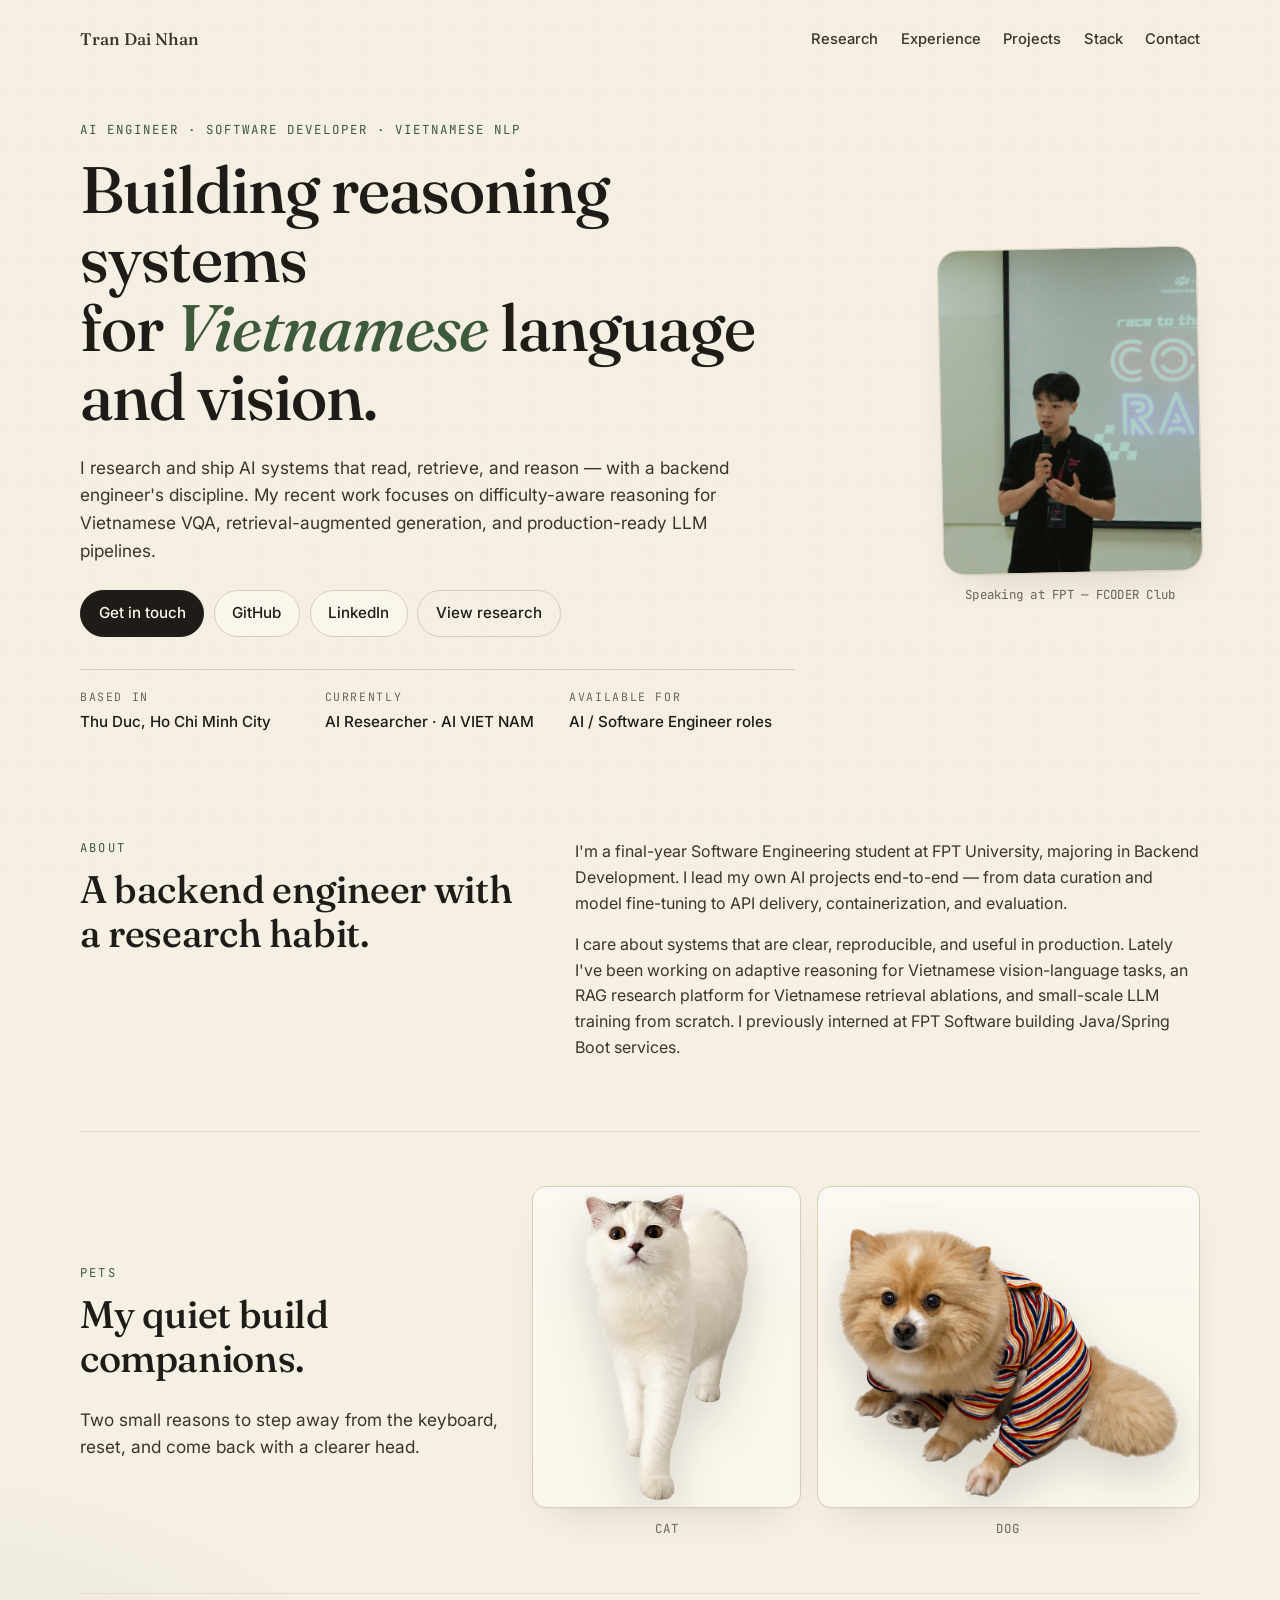
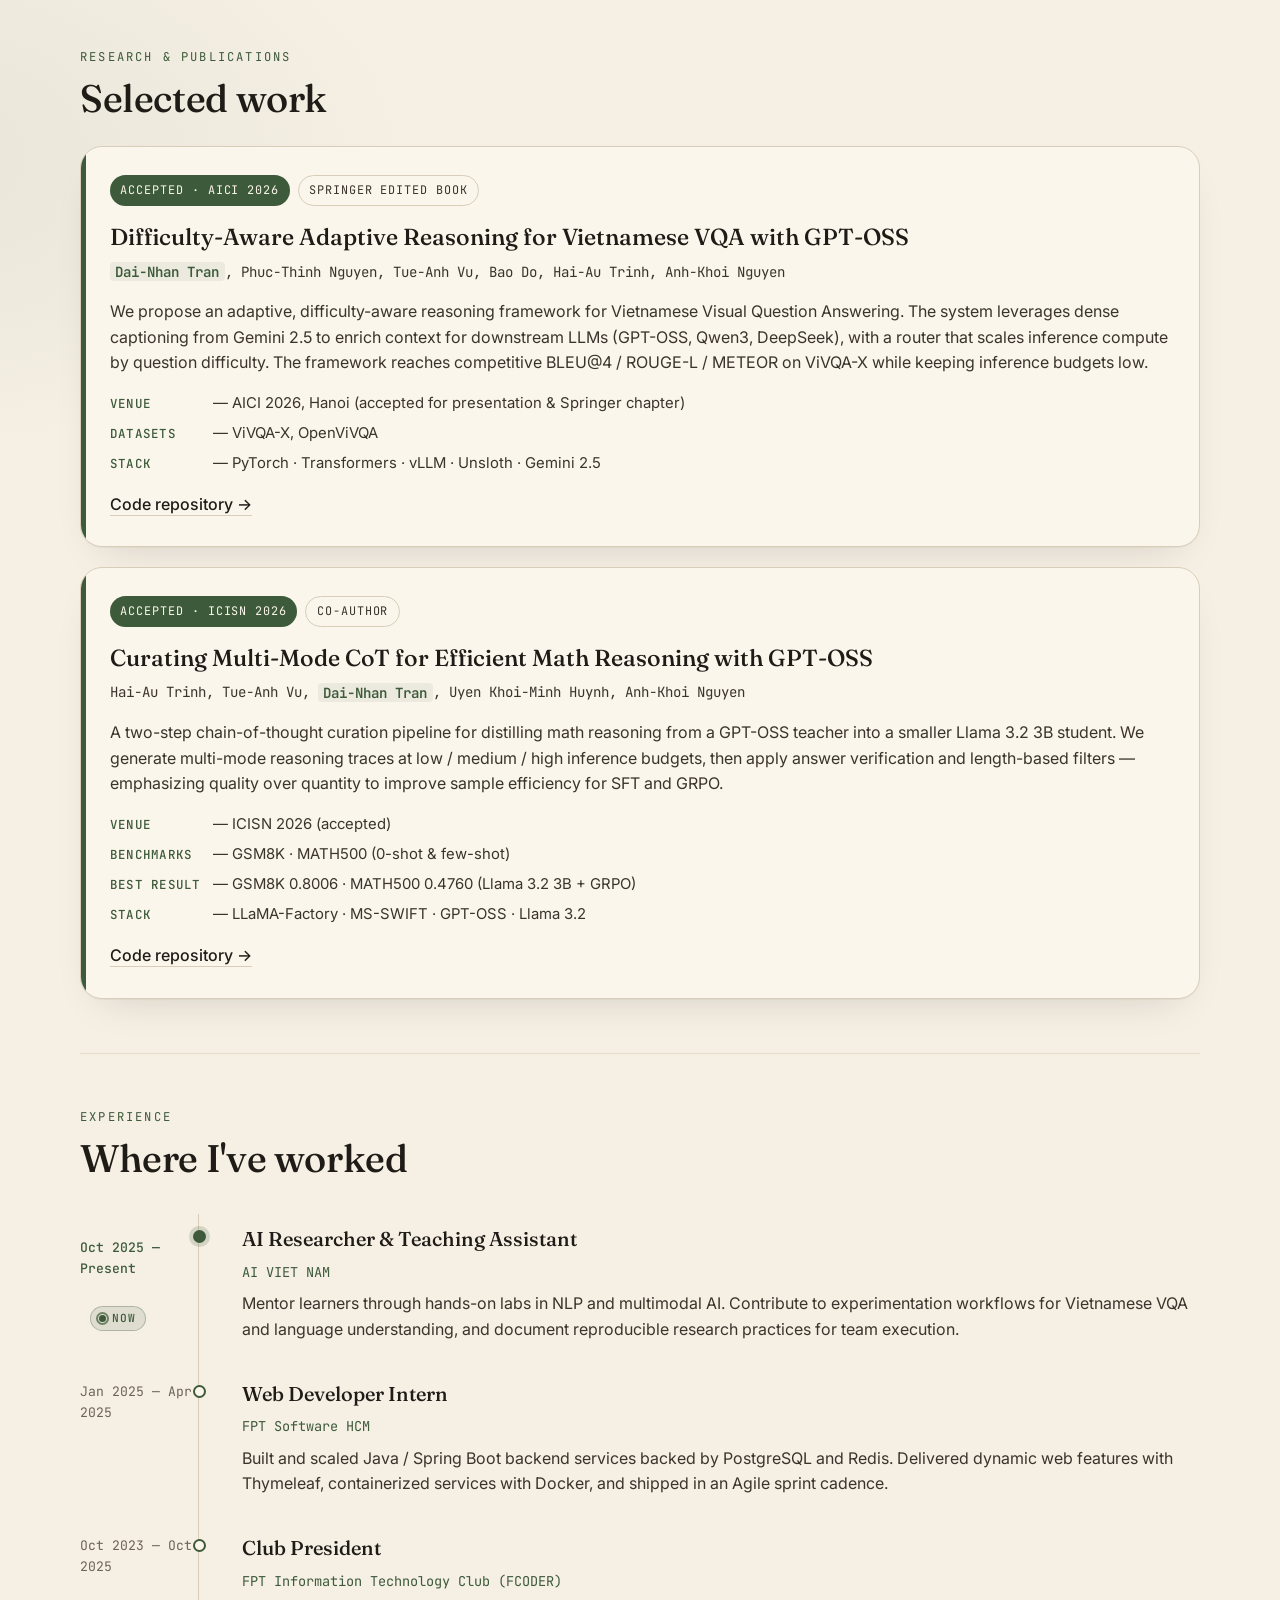
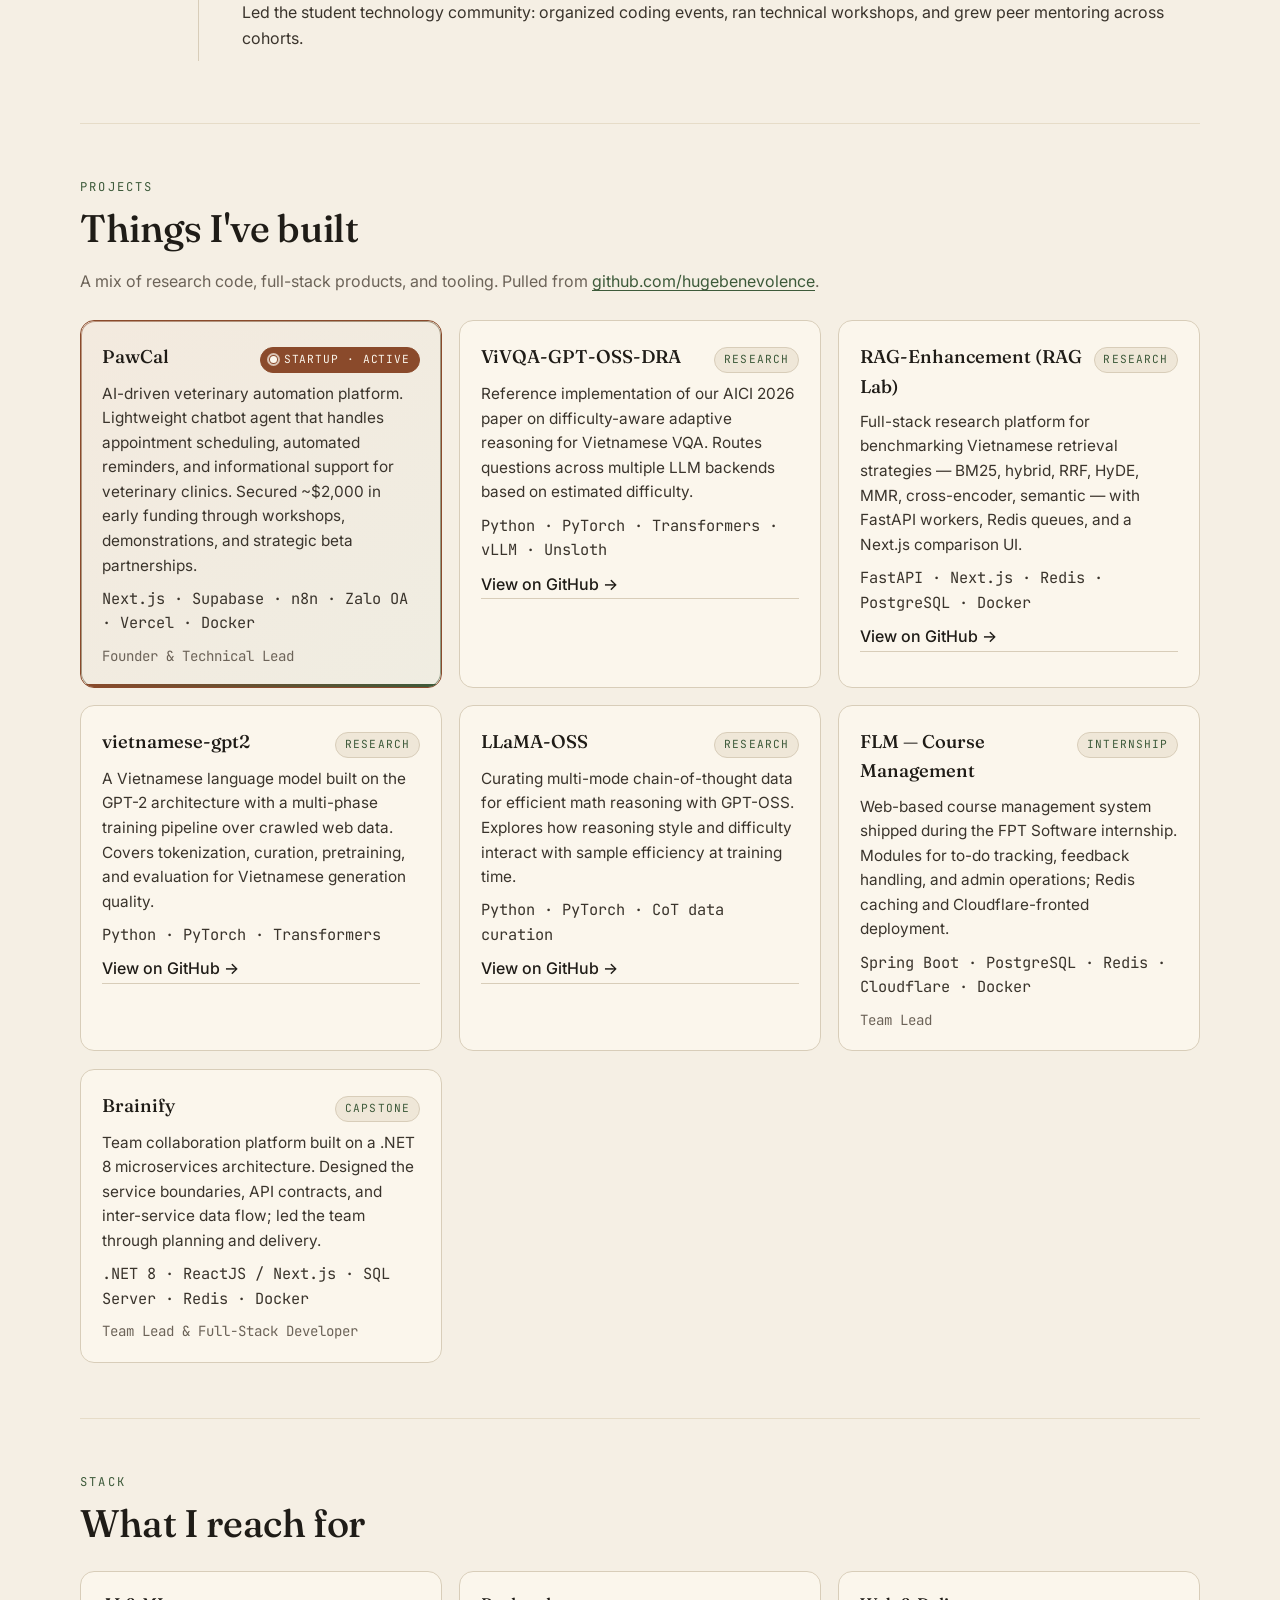
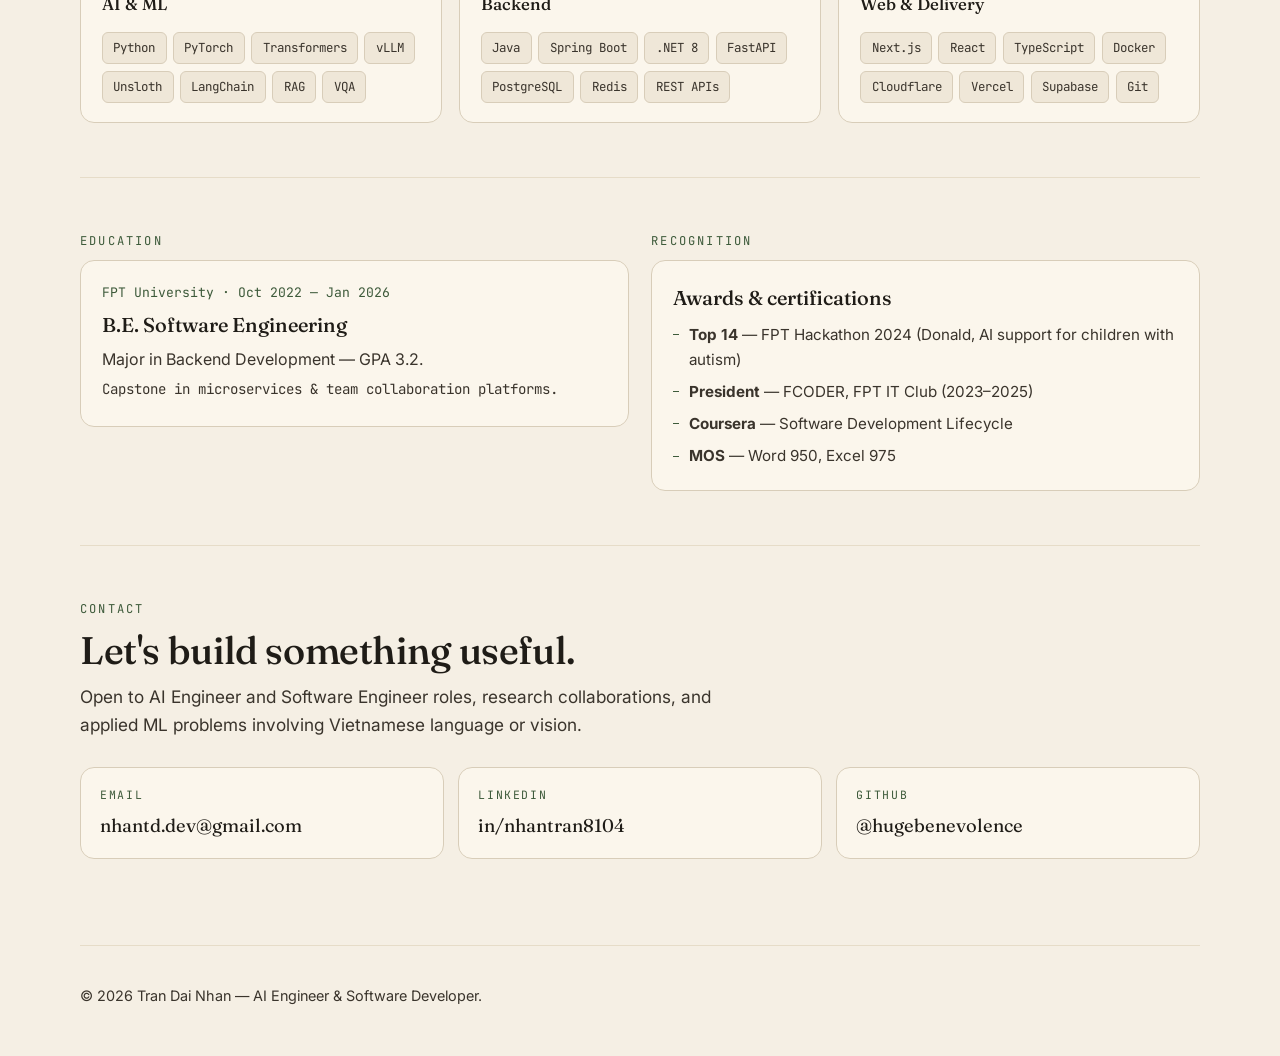
==== commit d38788bf: "Add pet cutouts to profile" ====
--- a/index.html
+++ b/index.html
@@ -22,7 +22,6 @@
 
     <nav class="topnav container" aria-label="Primary">
       <a class="brand" href="#top">
-        <span class="brand-mark">TDN</span>
         <span class="brand-name">Tran Dai Nhan</span>
       </a>
       <ul>
@@ -103,6 +102,30 @@
         </div>
       </section>
 
+      <section id="pets" class="pets reveal">
+        <div class="pets-copy">
+          <p class="section-label">Pets</p>
+          <h2>My quiet build companions.</h2>
+          <p class="lead">
+            Two small reasons to step away from the keyboard, reset, and come back with a clearer head.
+          </p>
+        </div>
+        <div class="pet-gallery" aria-label="Photos of my pets">
+          <figure class="pet-card cat-card">
+            <div class="pet-stage">
+              <img src="assets/pet-cat.png" alt="White cat pet cutout" loading="lazy" width="684" height="1238" />
+            </div>
+            <figcaption>Cat</figcaption>
+          </figure>
+          <figure class="pet-card dog-card">
+            <div class="pet-stage">
+              <img src="assets/pet-dog.png" alt="Small tan dog pet cutout" loading="lazy" width="904" height="725" />
+            </div>
+            <figcaption>Dog</figcaption>
+          </figure>
+        </div>
+      </section>
+
       <section id="research" class="reveal">
         <p class="section-label">Research &amp; Publications</p>
         <h2>Selected work</h2>
--- a/styles.css
+++ b/styles.css
@@ -87,19 +87,8 @@
 .brand {
   display: inline-flex;
   align-items: center;
-  gap: 0.65rem;
   text-decoration: none;
   color: var(--ink);
-}
-.brand-mark {
-  font-family: var(--serif);
-  font-weight: 600;
-  font-size: 1.05rem;
-  border: 1px solid var(--line);
-  background: var(--paper);
-  padding: 0.25rem 0.55rem;
-  border-radius: 8px;
-  letter-spacing: 0.04em;
 }
 .brand-name {
   font-family: var(--serif);
@@ -356,6 +345,64 @@
 .about-right p { margin: 0 0 1rem; color: var(--ink-soft); }
 @media (max-width: 760px) {
   .about { grid-template-columns: 1fr; gap: 1.6rem; }
+}
+
+/* ---------- Pets ---------- */
+.pets {
+  display: grid;
+  grid-template-columns: minmax(0, 0.85fr) minmax(0, 1.35fr);
+  gap: 2rem;
+  align-items: center;
+}
+.pets-copy .lead { margin-bottom: 0; }
+.pet-gallery {
+  display: grid;
+  grid-template-columns: minmax(160px, 0.7fr) minmax(220px, 1fr);
+  gap: 1rem;
+  align-items: end;
+}
+.pet-card {
+  margin: 0;
+  min-width: 0;
+}
+.pet-stage {
+  min-height: 280px;
+  display: grid;
+  place-items: end center;
+  border: 1px solid var(--line);
+  border-radius: var(--radius);
+  background:
+    linear-gradient(180deg, rgba(255, 255, 255, 0.32), transparent 38%),
+    var(--paper);
+  overflow: hidden;
+  box-shadow: var(--shadow);
+}
+.pet-card img {
+  display: block;
+  width: min(100%, 320px);
+  height: 320px;
+  object-fit: contain;
+  object-position: center bottom;
+  filter: drop-shadow(0 18px 22px rgba(31, 28, 23, 0.16));
+}
+.cat-card img { width: min(92%, 240px); }
+.dog-card img { width: min(96%, 360px); }
+.pet-card figcaption {
+  margin-top: 0.65rem;
+  font-family: var(--mono);
+  font-size: 0.78rem;
+  letter-spacing: 0.08em;
+  text-transform: uppercase;
+  color: var(--muted);
+  text-align: center;
+}
+@media (max-width: 820px) {
+  .pets { grid-template-columns: 1fr; }
+}
+@media (max-width: 560px) {
+  .pet-gallery { grid-template-columns: 1fr; }
+  .pet-stage { min-height: 240px; }
+  .pet-card img { height: 280px; }
 }
 
 /* ---------- Publication ---------- */
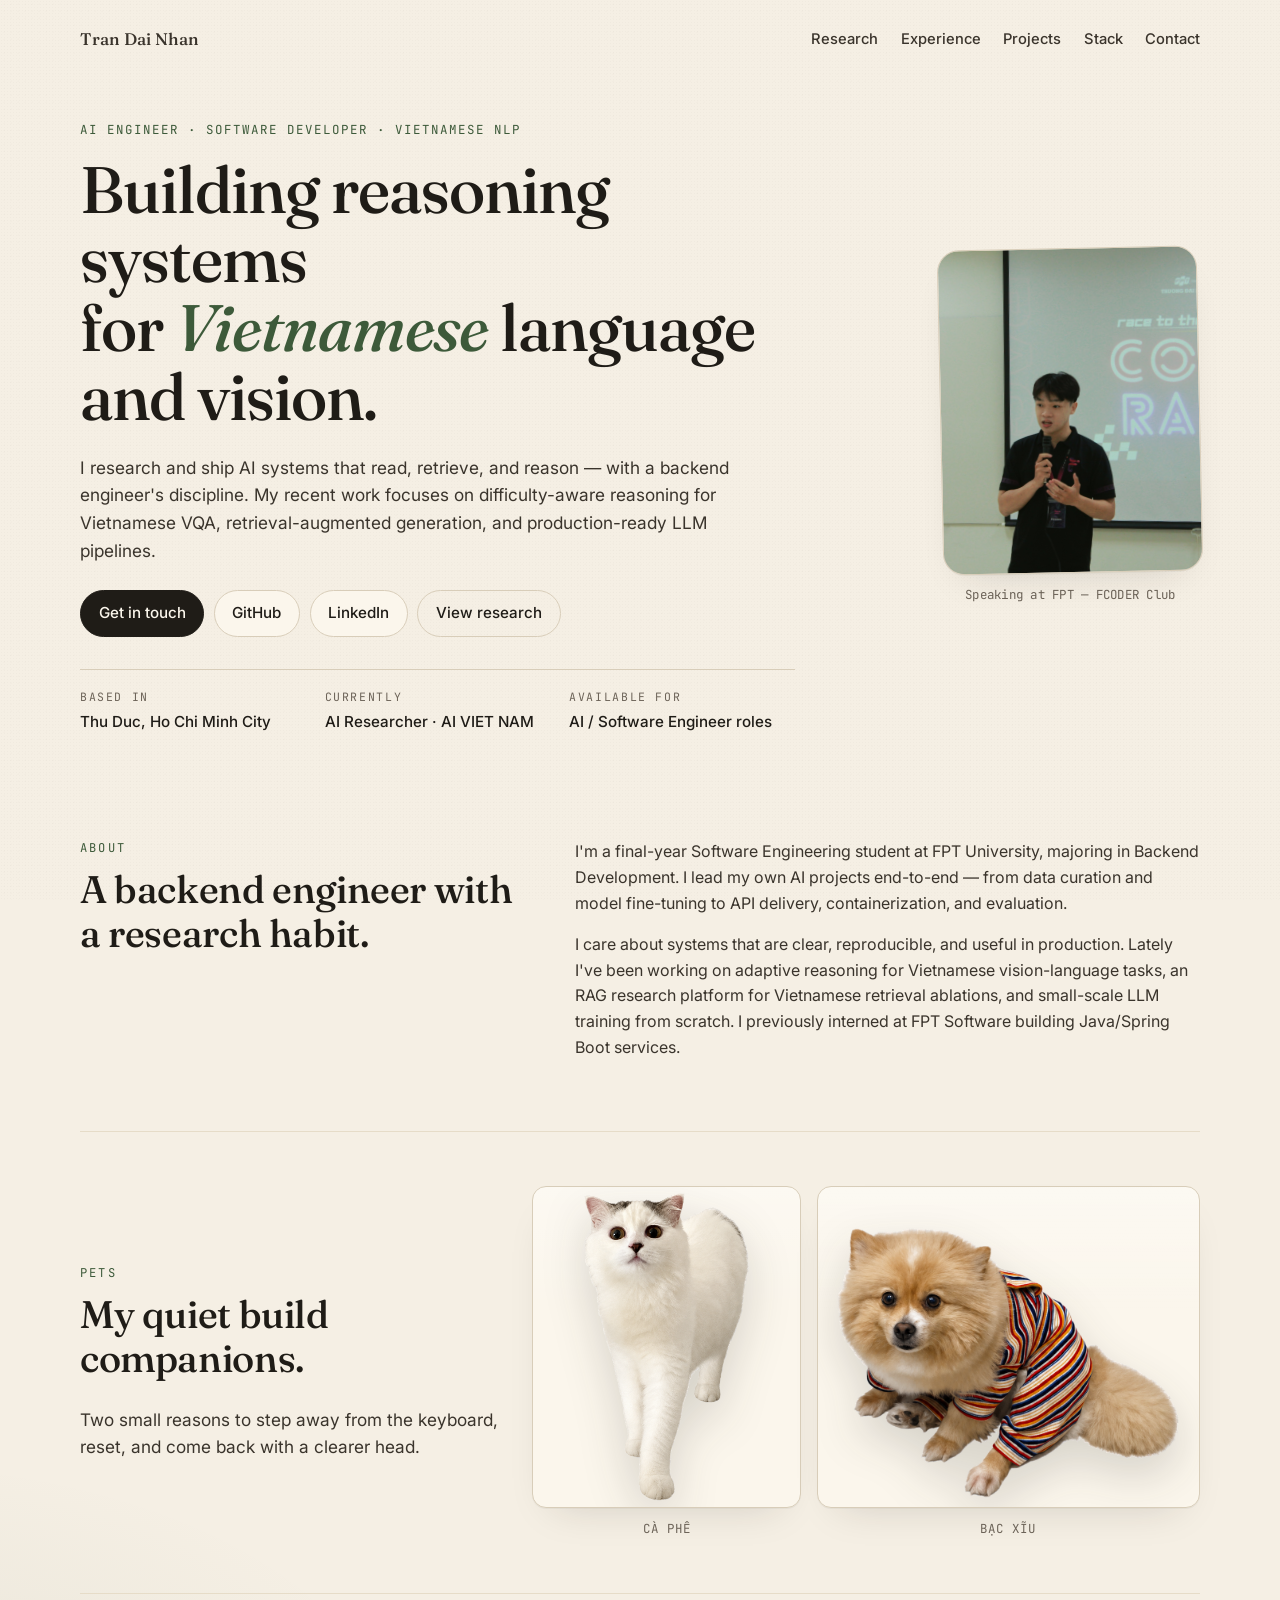
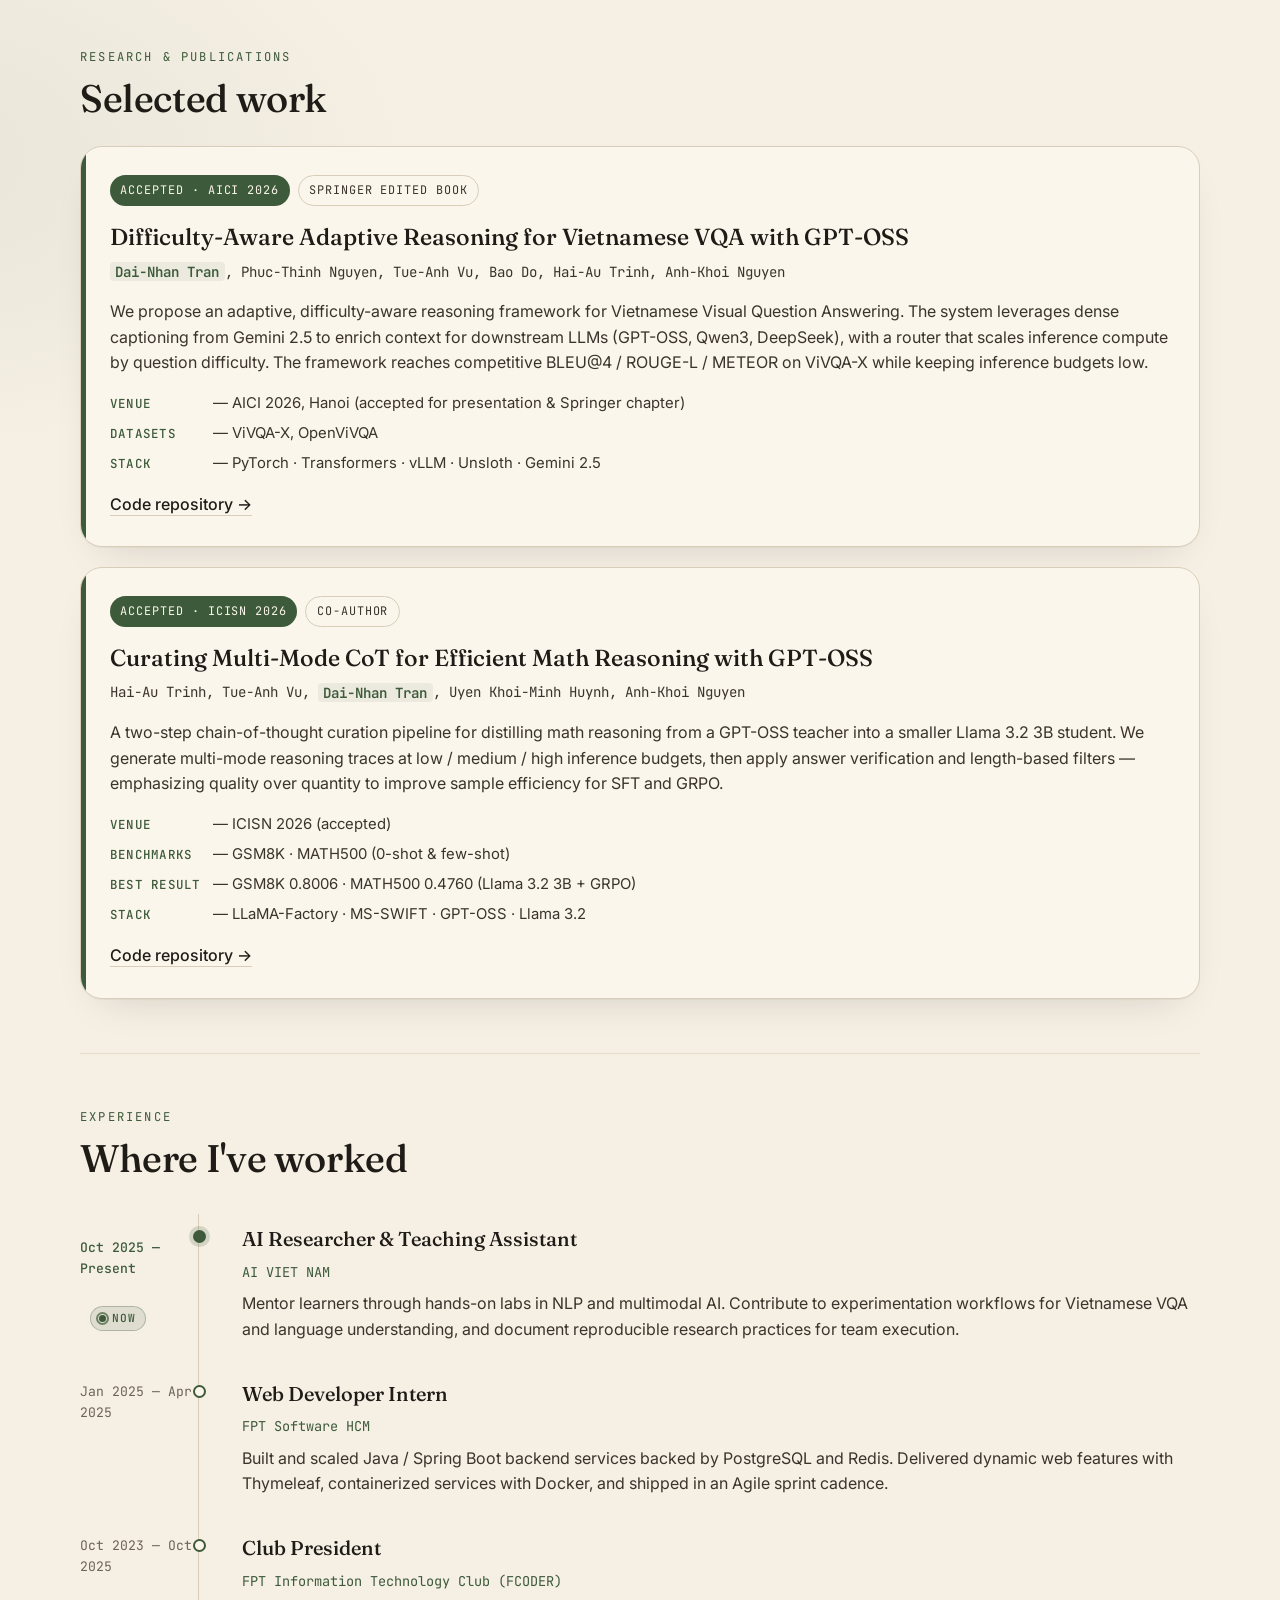
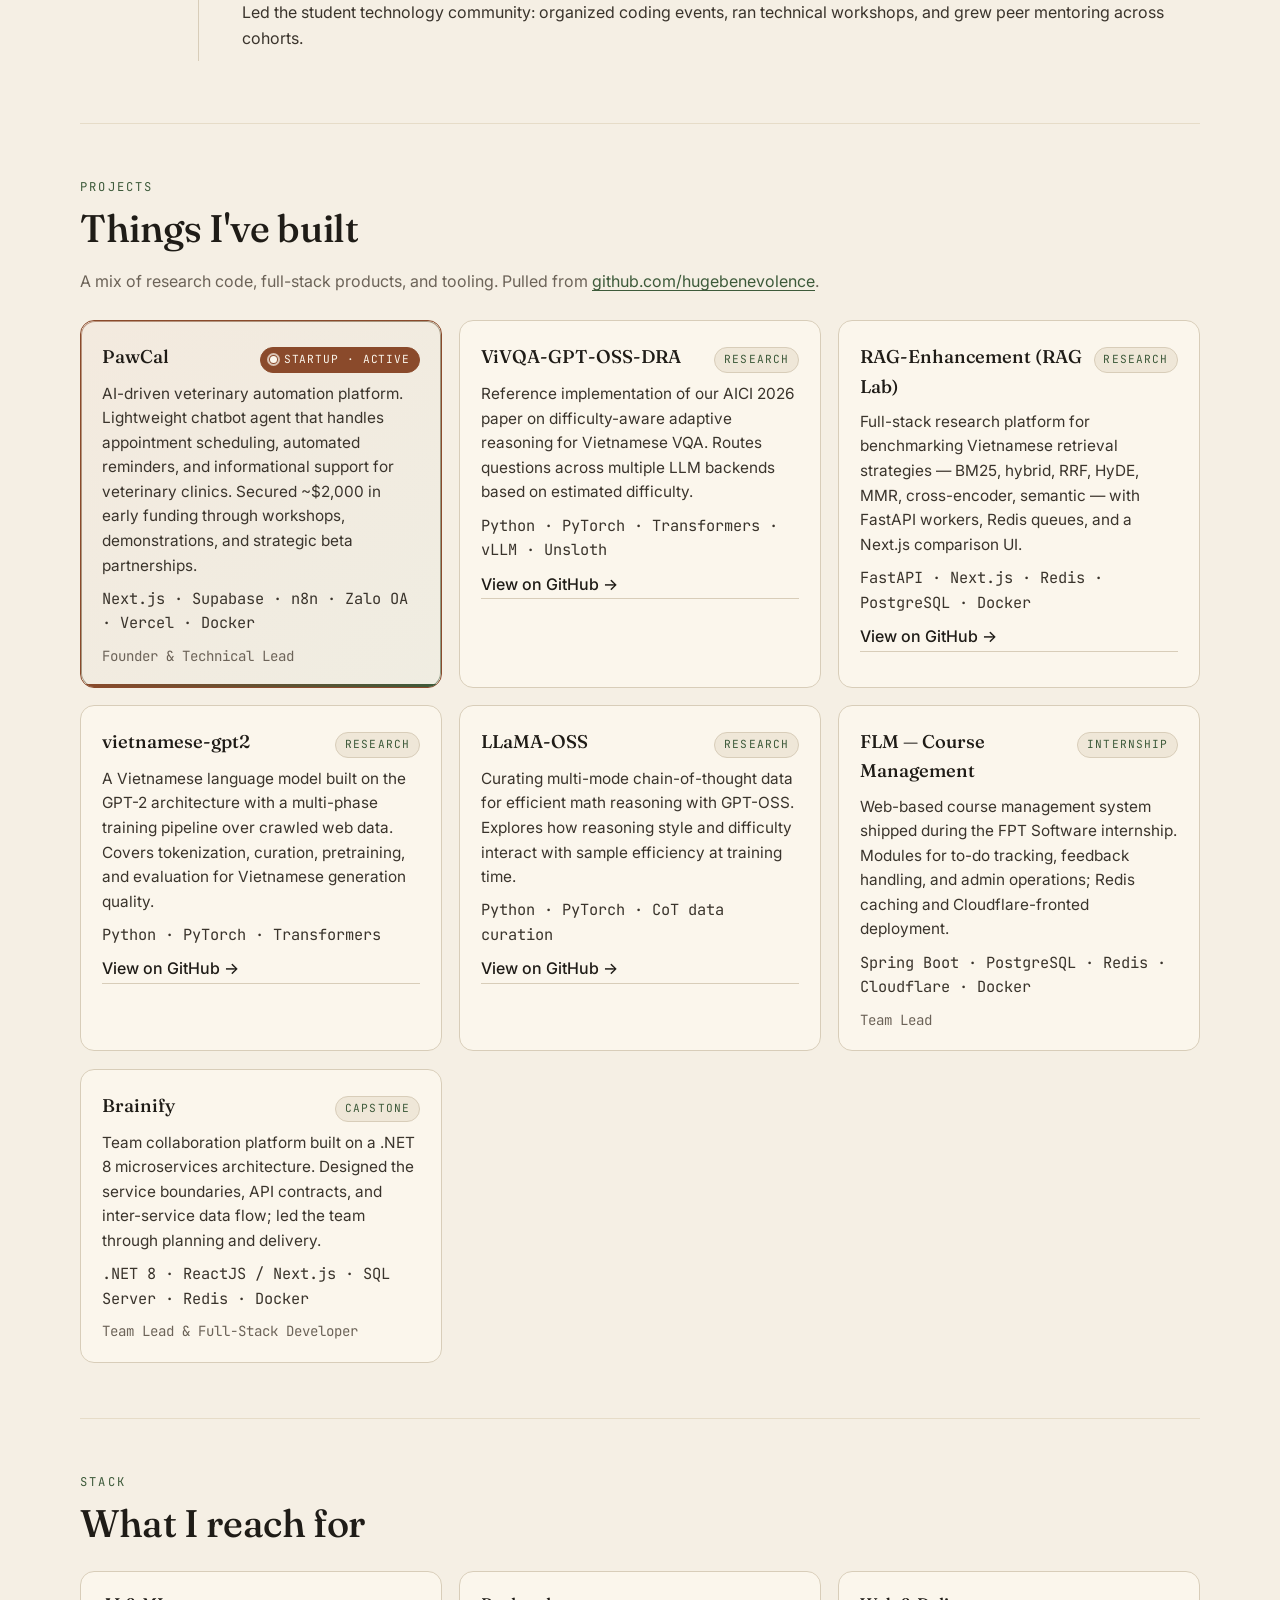
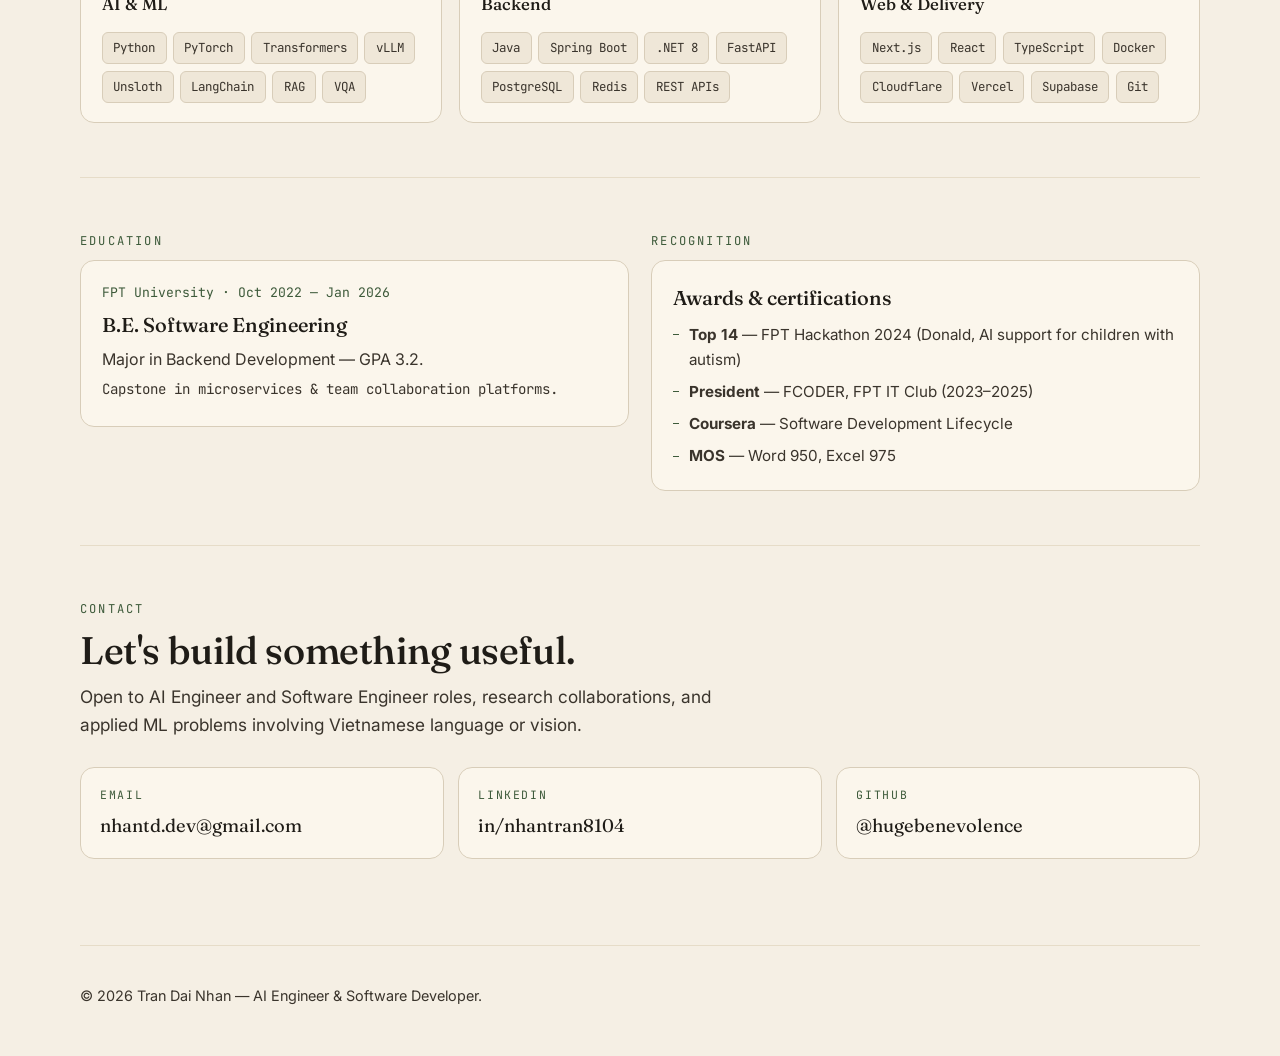
==== commit f22fd127: "Update pet names" ====
--- a/index.html
+++ b/index.html
@@ -115,13 +115,13 @@
             <div class="pet-stage">
               <img src="assets/pet-cat.png" alt="White cat pet cutout" loading="lazy" width="684" height="1238" />
             </div>
-            <figcaption>Cat</figcaption>
+            <figcaption>Cà Phê</figcaption>
           </figure>
           <figure class="pet-card dog-card">
             <div class="pet-stage">
               <img src="assets/pet-dog.png" alt="Small tan dog pet cutout" loading="lazy" width="904" height="725" />
             </div>
-            <figcaption>Dog</figcaption>
+            <figcaption>Bạc Xĩu</figcaption>
           </figure>
         </div>
       </section>
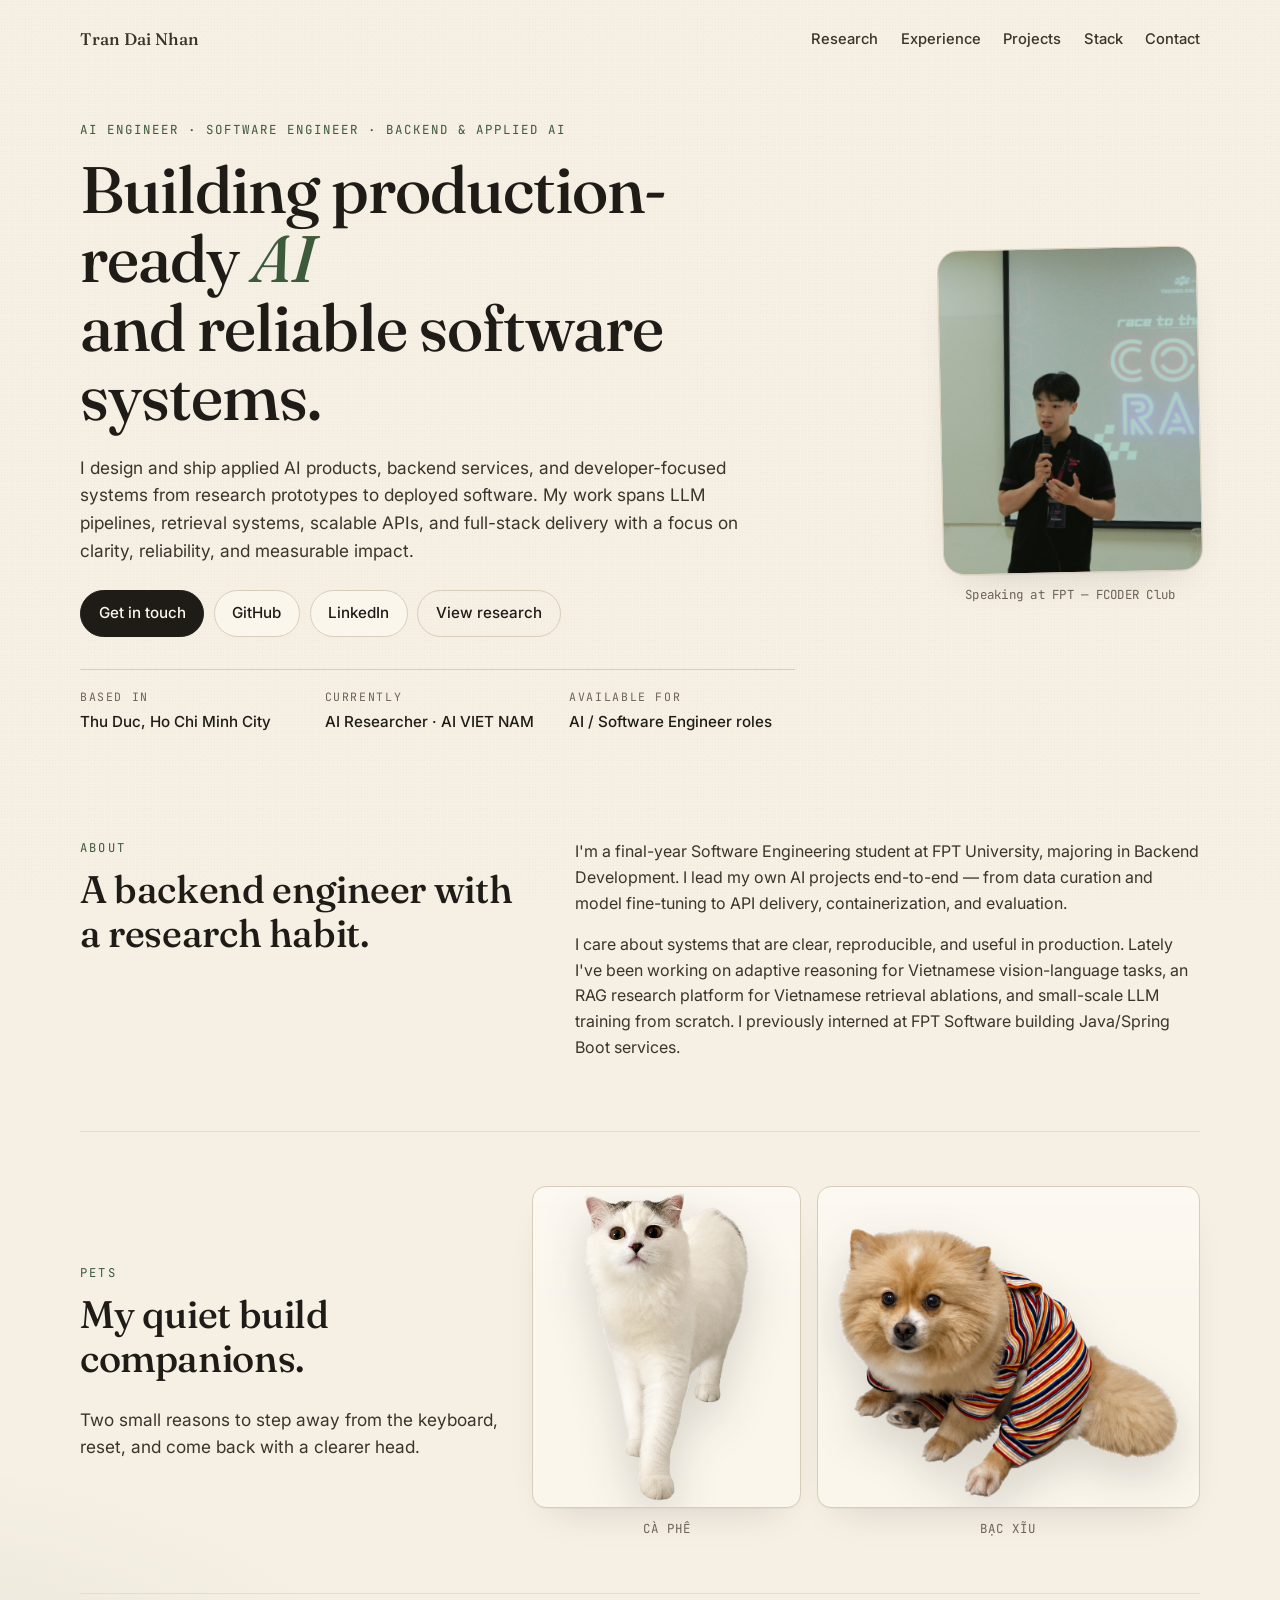
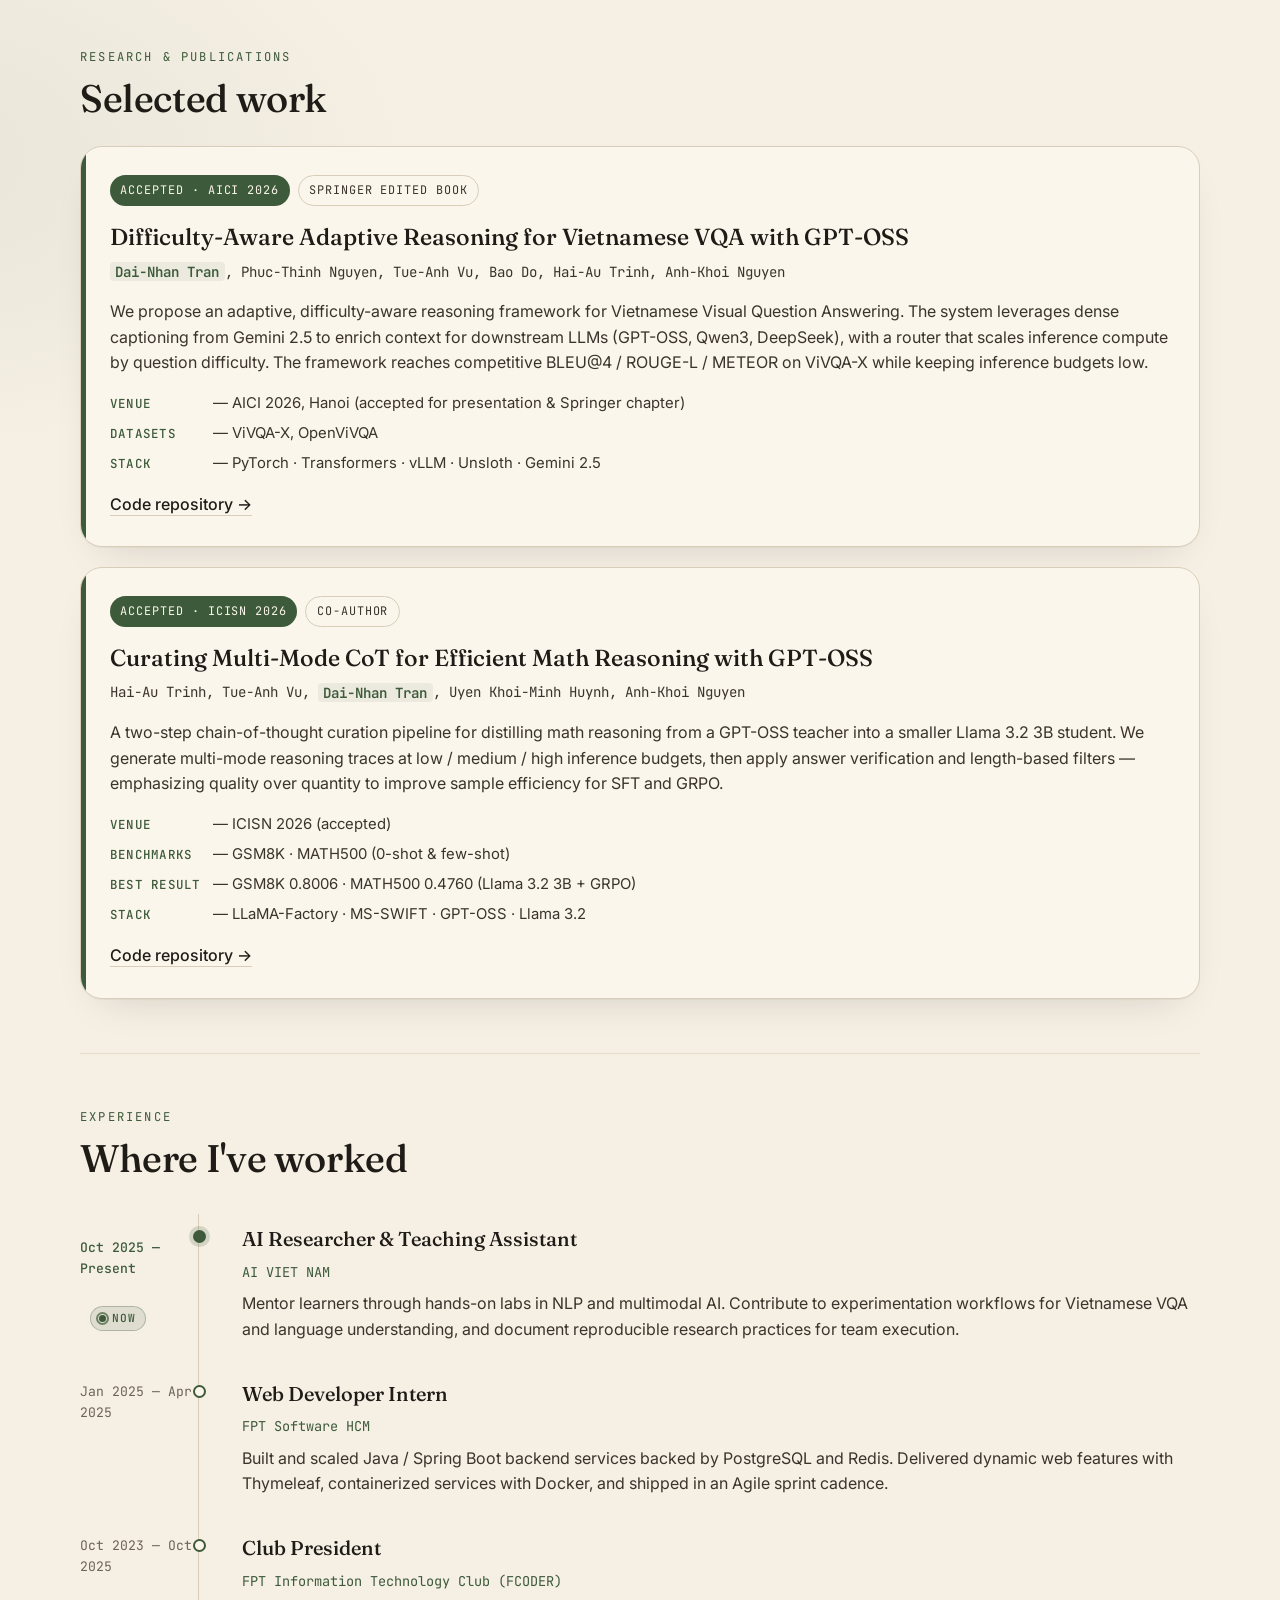
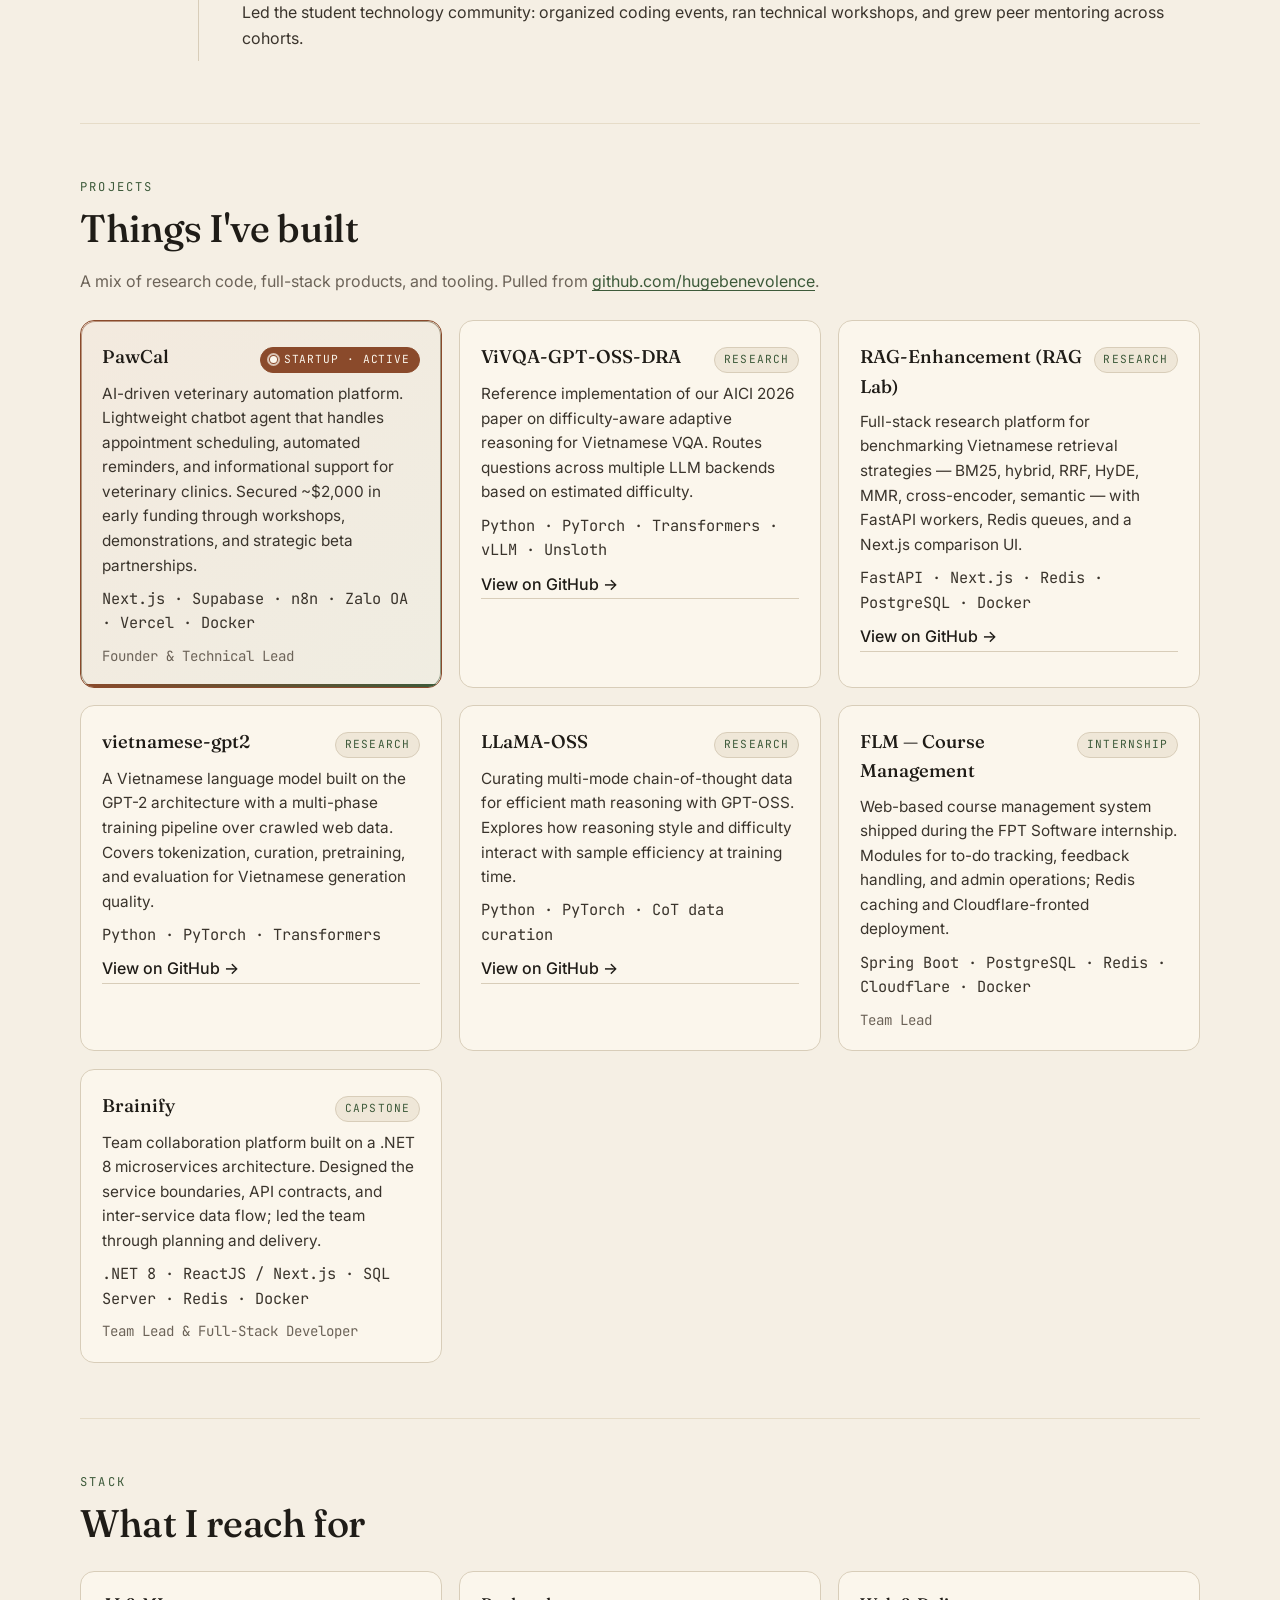
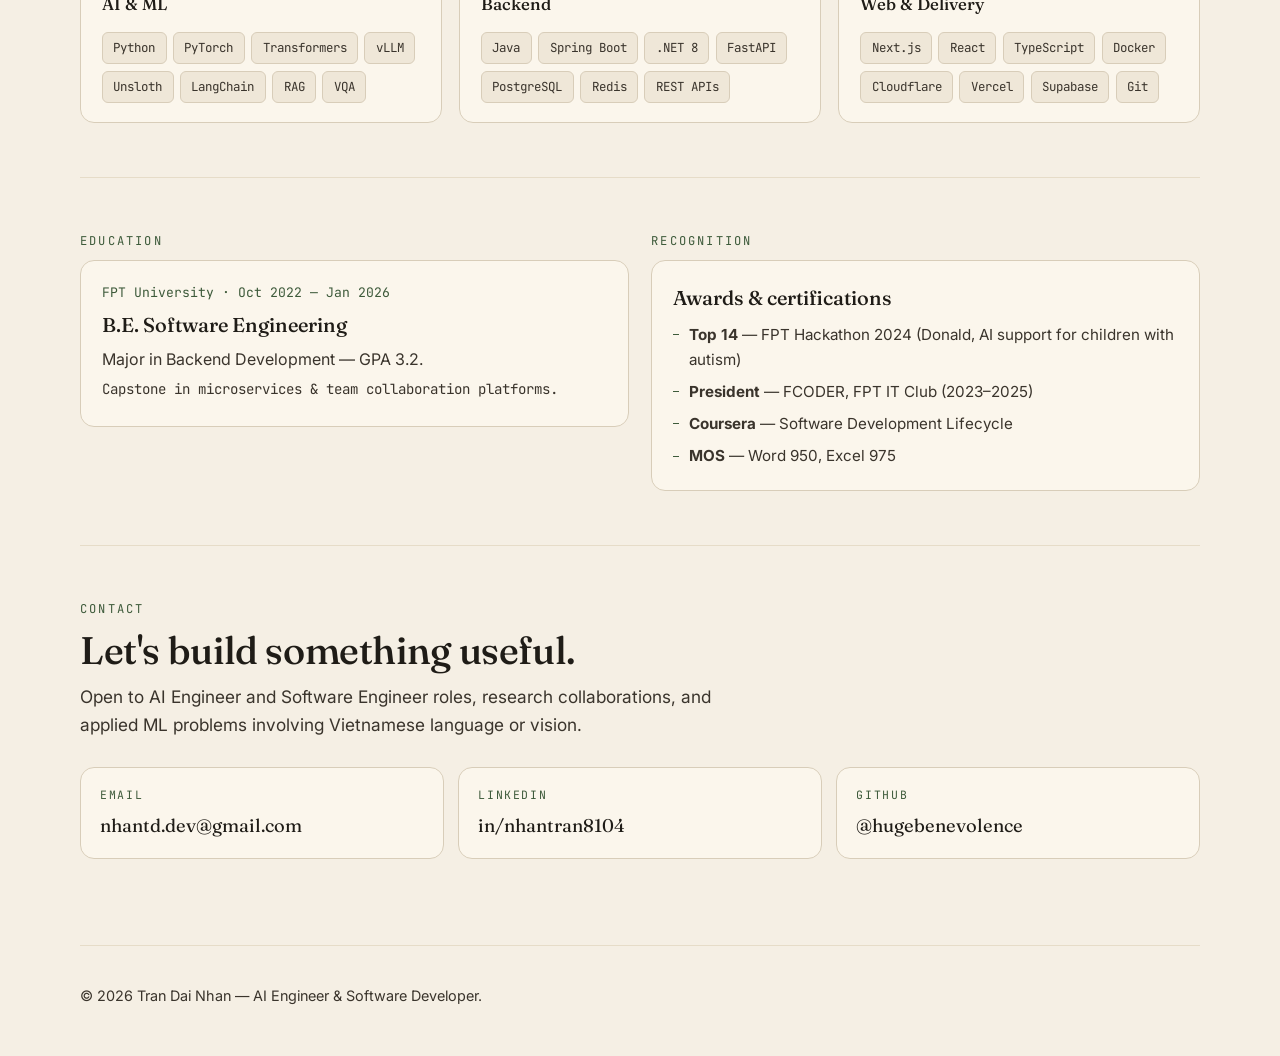
==== commit a3951f61: "Refine profile hero copy" ====
--- a/index.html
+++ b/index.html
@@ -6,7 +6,7 @@
     <title>Tran Dai Nhan — AI Engineer & Software Developer</title>
     <meta
       name="description"
-      content="Portfolio of Tran Dai Nhan. AI Engineer and Software Developer working on Vietnamese NLP, multimodal reasoning, retrieval-augmented systems, and production backends."
+      content="Portfolio of Tran Dai Nhan, an AI Engineer and Software Developer building applied AI products, reliable backend systems, LLM pipelines, and full-stack software."
     />
     <link rel="preconnect" href="https://fonts.googleapis.com" />
     <link rel="preconnect" href="https://fonts.gstatic.com" crossorigin />
@@ -36,15 +36,16 @@
     <header id="top" class="hero container">
       <div class="hero-grid">
         <div class="hero-text reveal">
-          <p class="eyebrow">AI Engineer · Software Developer · Vietnamese NLP</p>
+          <p class="eyebrow">AI Engineer · Software Engineer · Backend &amp; Applied AI</p>
           <h1>
-            Building reasoning systems<br />
-            for <em>Vietnamese</em> language and vision.
+            Building production-ready <em>AI</em><br />
+            and reliable software systems.
           </h1>
           <p class="lead">
-            I research and ship AI systems that read, retrieve, and reason — with a backend
-            engineer's discipline. My recent work focuses on difficulty-aware reasoning for
-            Vietnamese VQA, retrieval-augmented generation, and production-ready LLM pipelines.
+            I design and ship applied AI products, backend services, and developer-focused
+            systems from research prototypes to deployed software. My work spans LLM pipelines,
+            retrieval systems, scalable APIs, and full-stack delivery with a focus on clarity,
+            reliability, and measurable impact.
           </p>
           <div class="hero-cta">
             <a class="btn primary" href="#contact">Get in touch</a>
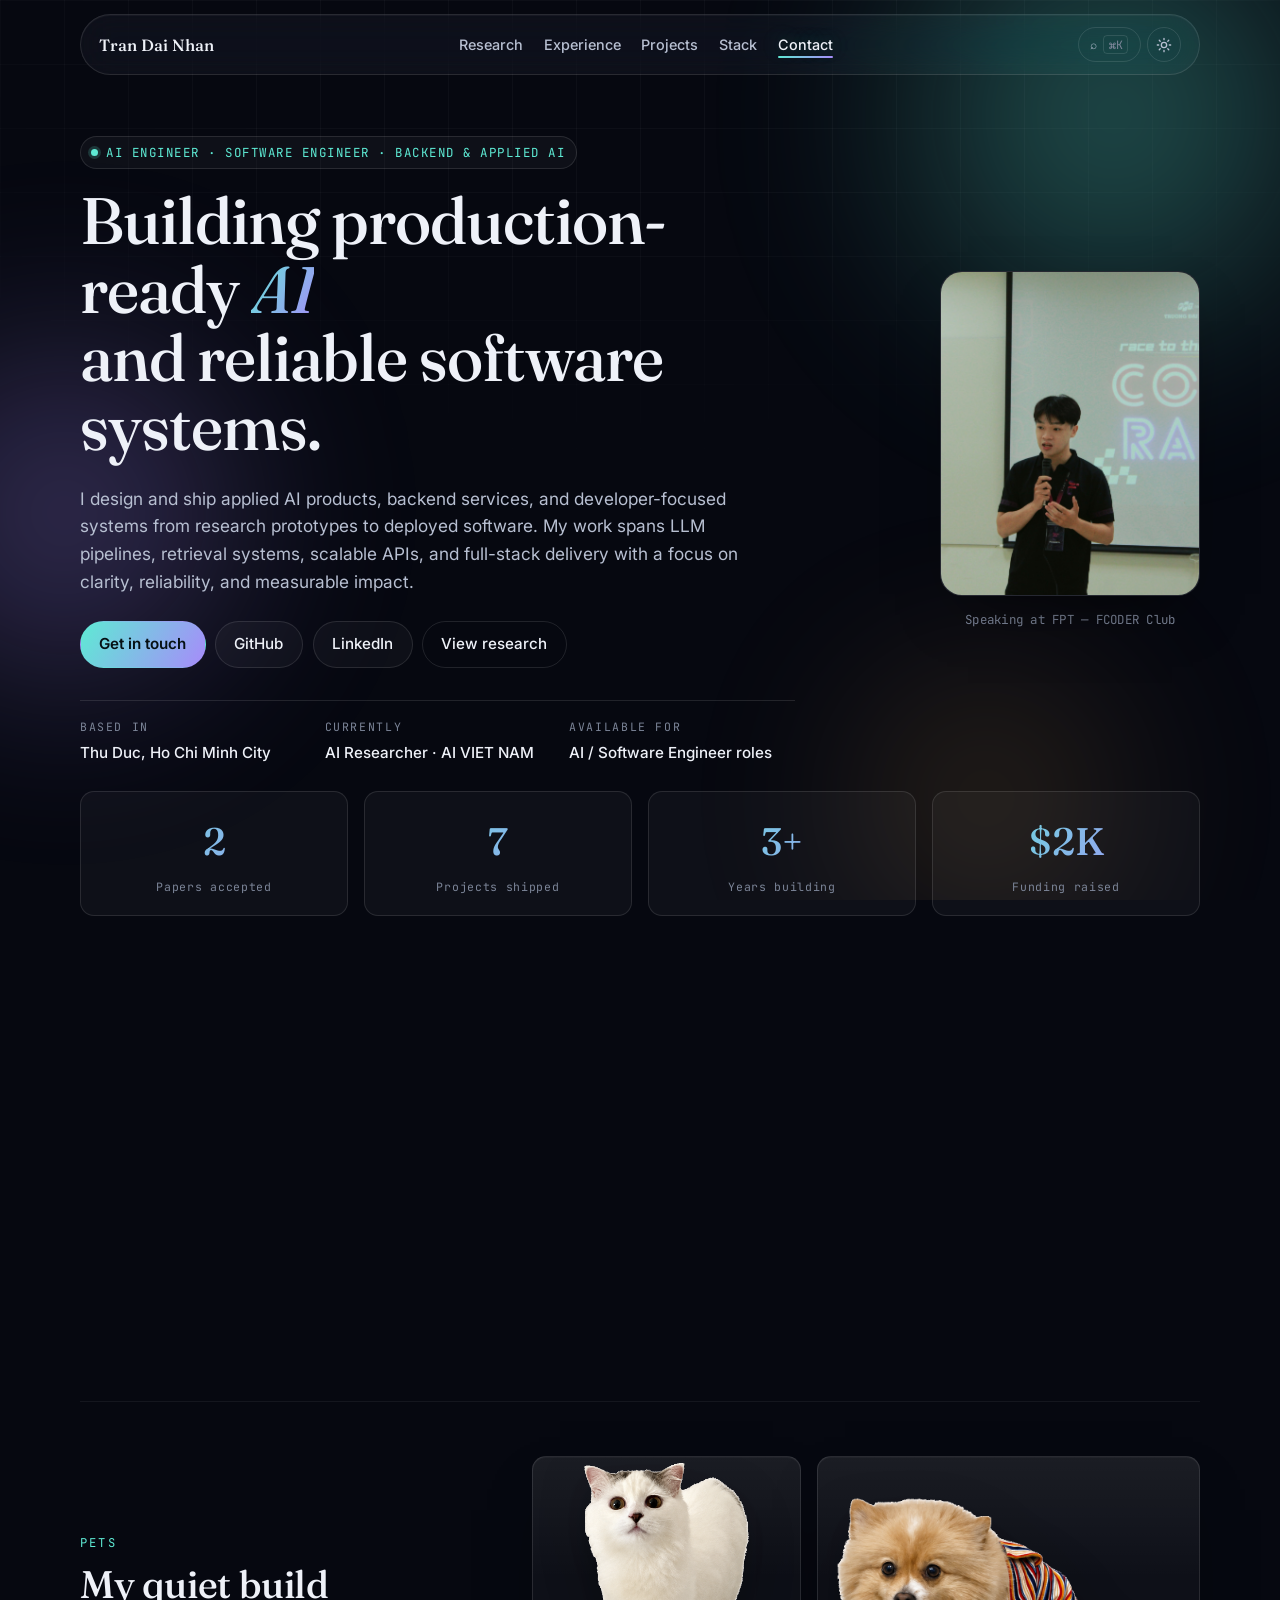
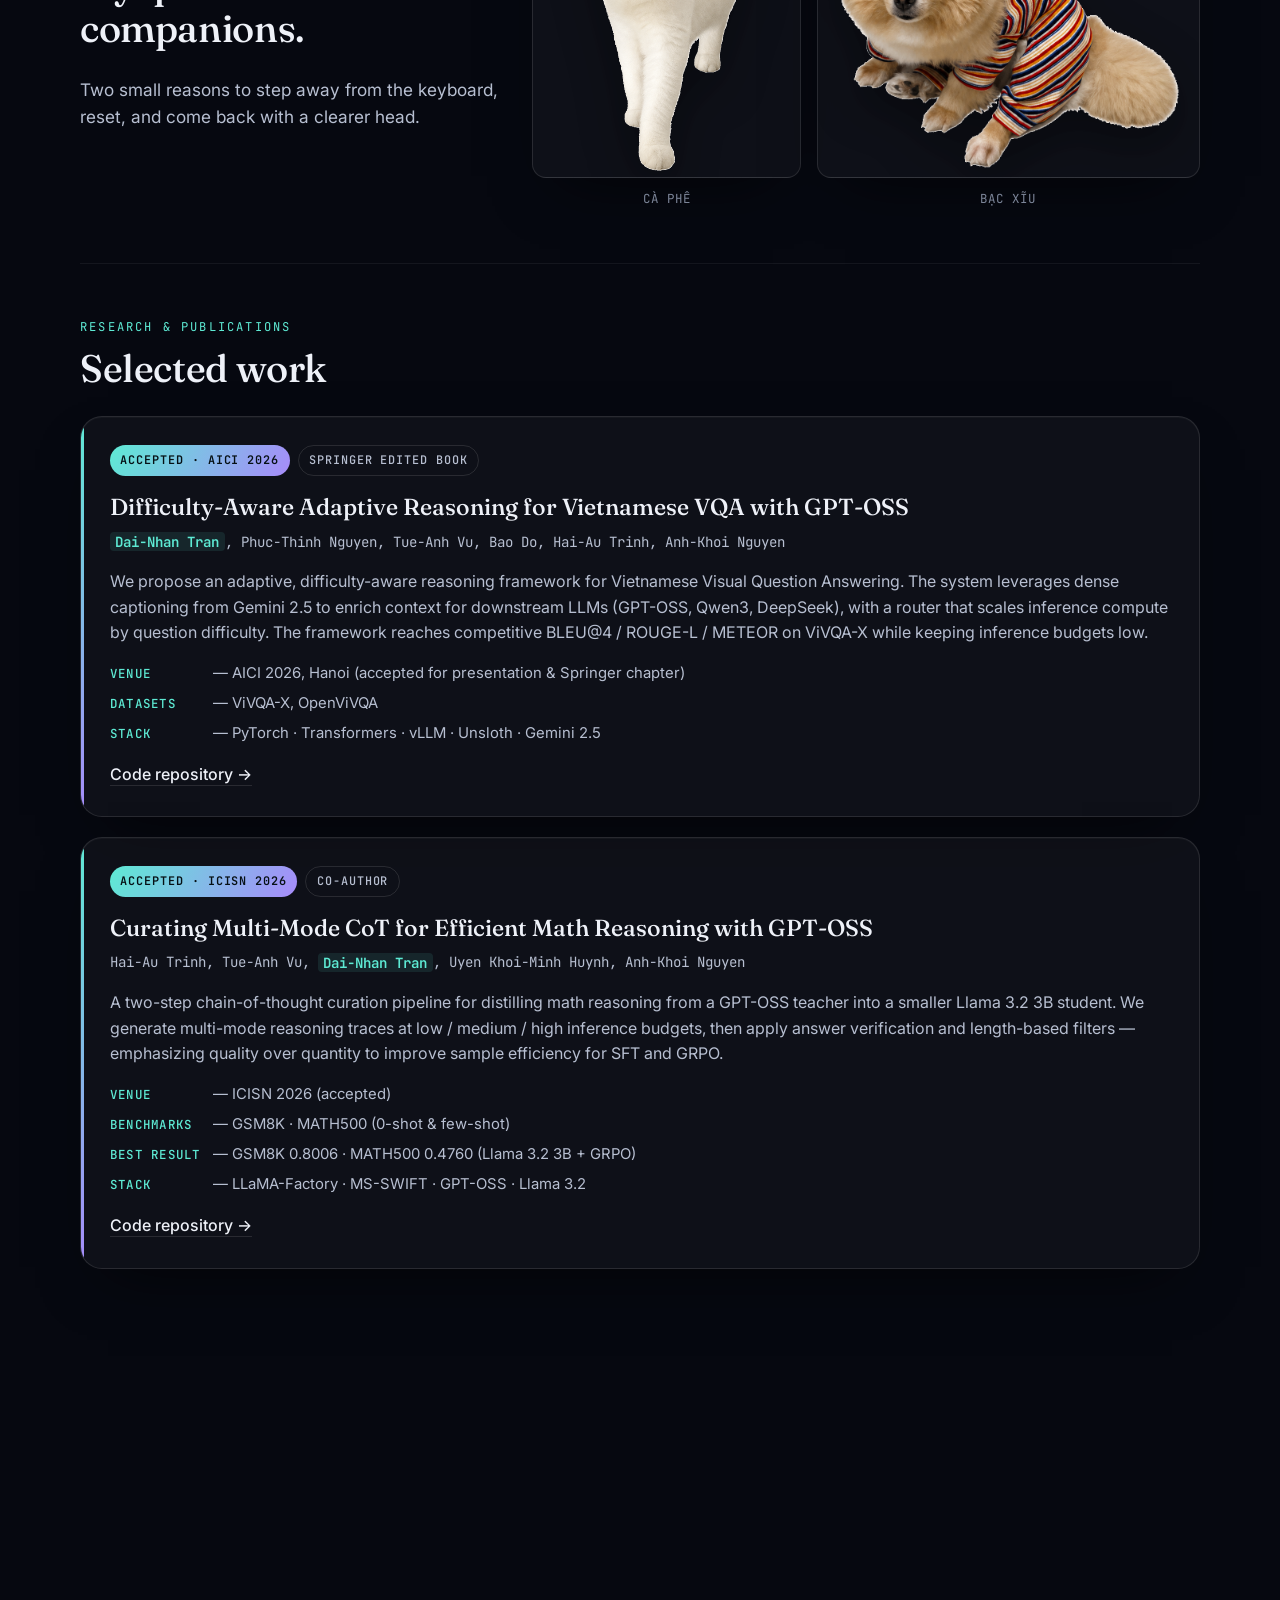
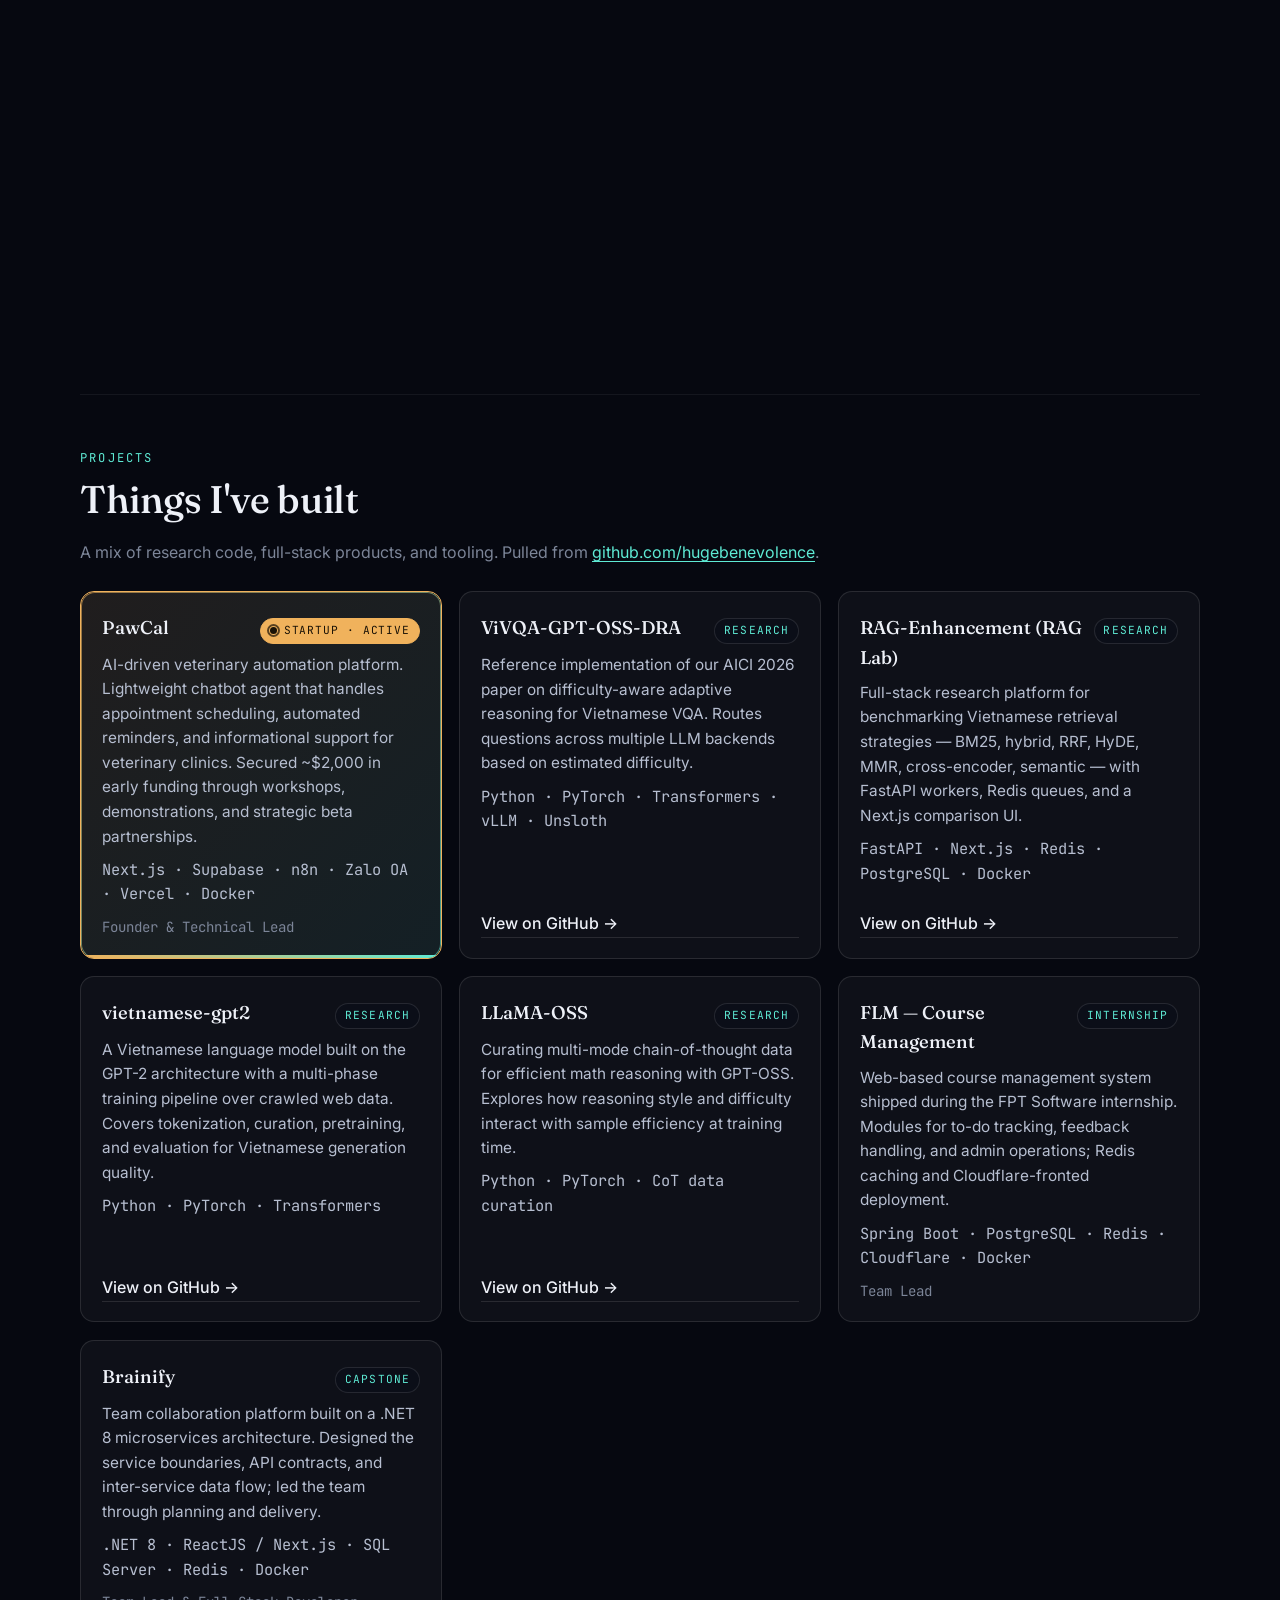
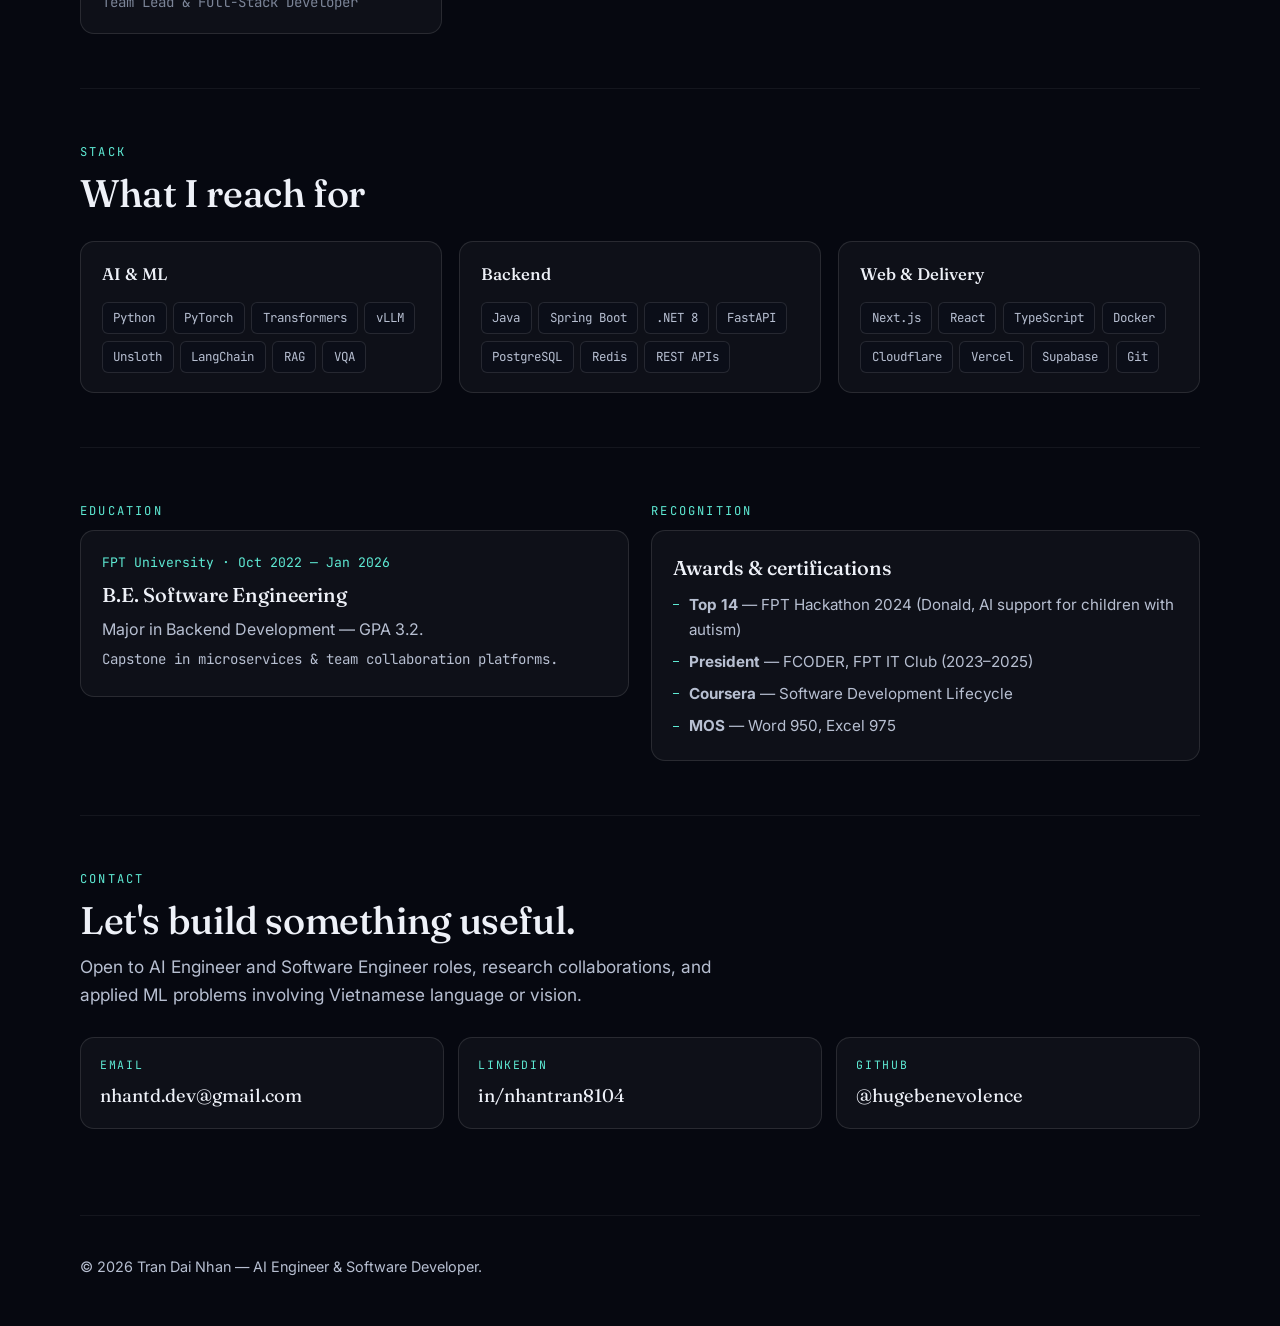
==== commit b161f5ba: "Redesign portfolio with dark tech theme and interactive effects Switch color system to dark navy wit" ====
--- a/index.html
+++ b/index.html
@@ -3,6 +3,16 @@
   <head>
     <meta charset="UTF-8" />
     <meta name="viewport" content="width=device-width, initial-scale=1.0" />
+    <script>
+      (function () {
+        try {
+          var t = localStorage.getItem('theme') || 'dark';
+          document.documentElement.setAttribute('data-theme', t);
+        } catch (e) {
+          document.documentElement.setAttribute('data-theme', 'dark');
+        }
+      })();
+    </script>
     <title>Tran Dai Nhan — AI Engineer & Software Developer</title>
     <meta
       name="description"
@@ -17,13 +27,42 @@
     <link rel="stylesheet" href="styles.css" />
   </head>
   <body>
-    <div class="paper-grain" aria-hidden="true"></div>
+    <div class="bg-texture" aria-hidden="true"></div>
+    <div class="bg-orbs" aria-hidden="true">
+      <span class="orb orb-a"></span>
+      <span class="orb orb-b"></span>
+      <span class="orb orb-c"></span>
+    </div>
+    <div class="cursor-glow" aria-hidden="true"></div>
     <div class="scroll-progress" aria-hidden="true"><span></span></div>
 
-    <nav class="topnav container" aria-label="Primary">
+    <nav class="topnav" aria-label="Primary">
       <a class="brand" href="#top">
         <span class="brand-name">Tran Dai Nhan</span>
       </a>
+      <ul class="nav-links">
+        <li><a href="#research">Research</a></li>
+        <li><a href="#experience">Experience</a></li>
+        <li><a href="#projects">Projects</a></li>
+        <li><a href="#stack">Stack</a></li>
+        <li><a href="#contact">Contact</a></li>
+      </ul>
+      <div class="nav-actions">
+        <button class="icon-btn" id="paletteBtn" type="button" aria-label="Open command palette">
+          <span aria-hidden="true">⌕</span>
+          <span class="kbd">⌘K</span>
+        </button>
+        <button class="icon-btn" id="themeToggle" type="button" aria-label="Toggle color theme">
+          <svg class="icon-sun" viewBox="0 0 24 24" fill="none" stroke="currentColor" stroke-width="2" stroke-linecap="round"><circle cx="12" cy="12" r="4"></circle><path d="M12 2v2M12 20v2M4.9 4.9l1.4 1.4M17.7 17.7l1.4 1.4M2 12h2M20 12h2M4.9 19.1l1.4-1.4M17.7 6.3l1.4-1.4"></path></svg>
+          <svg class="icon-moon" viewBox="0 0 24 24" fill="none" stroke="currentColor" stroke-width="2" stroke-linecap="round" stroke-linejoin="round"><path d="M21 12.8A9 9 0 1 1 11.2 3 7 7 0 0 0 21 12.8Z"></path></svg>
+        </button>
+        <button class="icon-btn nav-burger" id="navBurger" type="button" aria-label="Toggle menu" aria-expanded="false" aria-controls="navDrawer">
+          <span></span><span></span><span></span>
+        </button>
+      </div>
+    </nav>
+
+    <div class="nav-drawer" id="navDrawer">
       <ul>
         <li><a href="#research">Research</a></li>
         <li><a href="#experience">Experience</a></li>
@@ -31,7 +70,14 @@
         <li><a href="#stack">Stack</a></li>
         <li><a href="#contact">Contact</a></li>
       </ul>
-    </nav>
+    </div>
+
+    <div class="palette-overlay" id="paletteOverlay" hidden>
+      <div class="palette" role="dialog" aria-modal="true" aria-label="Command palette">
+        <input type="text" id="paletteInput" placeholder="Jump to a section, or search a project… (Esc to close)" autocomplete="off" />
+        <ul id="paletteList"></ul>
+      </div>
+    </div>
 
     <header id="top" class="hero container">
       <div class="hero-grid">
@@ -80,6 +126,22 @@
           </figure>
         </aside>
       </div>
+
+      <div class="stats-bar reveal stagger" aria-label="Highlights">
+        <div class="stat"><span class="stat-number" data-count="2">0</span><span class="stat-label">Papers accepted</span></div>
+        <div class="stat"><span class="stat-number" data-count="7">0</span><span class="stat-label">Projects shipped</span></div>
+        <div class="stat"><span class="stat-number" data-count="3" data-suffix="+">0</span><span class="stat-label">Years building</span></div>
+        <div class="stat"><span class="stat-number" data-count="2" data-prefix="$" data-suffix="K">0</span><span class="stat-label">Funding raised</span></div>
+      </div>
+
+      <div class="marquee reveal" aria-hidden="true">
+        <div class="marquee-track">
+          <span>Python</span><span>PyTorch</span><span>Transformers</span><span>vLLM</span><span>RAG</span>
+          <span>FastAPI</span><span>Spring Boot</span><span>.NET 8</span><span>Next.js</span><span>Docker</span>
+          <span>Python</span><span>PyTorch</span><span>Transformers</span><span>vLLM</span><span>RAG</span>
+          <span>FastAPI</span><span>Spring Boot</span><span>.NET 8</span><span>Next.js</span><span>Docker</span>
+        </div>
+      </div>
     </header>
 
     <main class="container">
@@ -111,7 +173,7 @@
             Two small reasons to step away from the keyboard, reset, and come back with a clearer head.
           </p>
         </div>
-        <div class="pet-gallery" aria-label="Photos of my pets">
+        <div class="pet-gallery stagger" aria-label="Photos of my pets">
           <figure class="pet-card cat-card">
             <div class="pet-stage">
               <img src="assets/pet-cat.png" alt="White cat pet cutout" loading="lazy" width="684" height="1238" />
@@ -131,7 +193,7 @@
         <p class="section-label">Research &amp; Publications</p>
         <h2>Selected work</h2>
 
-        <div class="publication-list">
+        <div class="publication-list stagger">
           <article class="publication">
             <div class="pub-status">
               <span class="badge">Accepted · AICI 2026</span>
@@ -199,7 +261,7 @@
         <p class="section-label">Experience</p>
         <h2>Where I've worked</h2>
 
-        <ol class="timeline">
+        <ol class="timeline stagger">
           <li class="timeline-item is-active">
             <div class="timeline-when">
               Oct 2025 — Present
@@ -248,7 +310,7 @@
           <a class="inline-link" target="_blank" rel="noreferrer" href="https://github.com/hugebenevolence">github.com/hugebenevolence</a>.
         </p>
 
-        <div class="project-grid">
+        <div class="project-grid stagger">
           <article class="project-card is-featured">
             <div class="proj-head">
               <h3>PawCal</h3>
@@ -355,7 +417,7 @@
         <p class="section-label">Stack</p>
         <h2>What I reach for</h2>
 
-        <div class="stack-grid">
+        <div class="stack-grid stagger">
           <article class="stack-card">
             <h3>AI &amp; ML</h3>
             <ul class="chips">
@@ -397,7 +459,7 @@
         </div>
       </section>
 
-      <section id="education" class="split reveal">
+      <section id="education" class="split stagger reveal">
         <article>
           <p class="section-label">Education</p>
           <div class="info-card">
@@ -428,7 +490,7 @@
           Open to AI Engineer and Software Engineer roles, research collaborations, and applied
           ML problems involving Vietnamese language or vision.
         </p>
-        <div class="contact-grid">
+        <div class="contact-grid stagger">
           <a class="contact-card" href="mailto:nhantd.dev@gmail.com">
             <span class="contact-label">Email</span>
             <span class="contact-value">nhantd.dev@gmail.com</span>
--- a/styles.css
+++ b/styles.css
@@ -1,17 +1,21 @@
 /* ---------- Tokens ---------- */
 :root {
-  --bg: #f5efe4;
-  --bg-soft: #efe7d8;
-  --paper: #fbf6ec;
-  --ink: #1f1c17;
-  --ink-soft: #3a342c;
-  --muted: #6c6358;
-  --line: #d8cdb9;
-  --line-soft: #e6dcc8;
-  --accent: #3d5a3a;
-  --accent-soft: #6a8a64;
-  --accent-warm: #8a4a2b;
-  --shadow: 0 1px 0 rgba(31, 28, 23, 0.04), 0 18px 40px -22px rgba(31, 28, 23, 0.18);
+  --bg: #060810;
+  --bg-soft: #0b0e18;
+  --paper: #10131f;
+  --surface: rgba(255, 255, 255, 0.035);
+  --surface-strong: rgba(255, 255, 255, 0.065);
+  --ink: #eef1f8;
+  --ink-soft: #b7bfd1;
+  --muted: #7c8598;
+  --line: rgba(255, 255, 255, 0.11);
+  --line-soft: rgba(255, 255, 255, 0.06);
+  --accent: #5eead4;
+  --accent-2: #a78bfa;
+  --accent-warm: #f0b25c;
+  --accent-grad: linear-gradient(120deg, var(--accent), var(--accent-2));
+  --shadow: 0 1px 0 rgba(255, 255, 255, 0.03) inset, 0 26px 60px -28px rgba(0, 0, 0, 0.7);
+  --glow: 0 0 0 1px rgba(94, 234, 212, 0.22), 0 0 44px -10px rgba(94, 234, 212, 0.4);
   --radius: 14px;
   --radius-lg: 22px;
   --serif: "Fraunces", "Cormorant Garamond", Georgia, serif;
@@ -19,25 +23,28 @@
   --mono: "JetBrains Mono", ui-monospace, SFMono-Regular, Menlo, monospace;
 }
 
-@media (prefers-color-scheme: dark) {
-  :root {
-    --bg: #1a1814;
-    --bg-soft: #221f1a;
-    --paper: #25221c;
-    --ink: #f0ead8;
-    --ink-soft: #d8d1bf;
-    --muted: #a39c8c;
-    --line: #3a342b;
-    --line-soft: #2d2820;
-    --accent: #a3c79a;
-    --accent-soft: #c3d8bd;
-    --accent-warm: #d99b78;
-    --shadow: 0 1px 0 rgba(0, 0, 0, 0.18), 0 24px 50px -24px rgba(0, 0, 0, 0.6);
-  }
+[data-theme="light"] {
+  --bg: #f6f4ee;
+  --bg-soft: #eeebe1;
+  --paper: #ffffff;
+  --surface: rgba(20, 20, 30, 0.03);
+  --surface-strong: rgba(20, 20, 30, 0.055);
+  --ink: #15161d;
+  --ink-soft: #3d4050;
+  --muted: #6b7080;
+  --line: rgba(20, 20, 30, 0.12);
+  --line-soft: rgba(20, 20, 30, 0.07);
+  --accent: #0d9488;
+  --accent-2: #7c5cf0;
+  --accent-warm: #b5651d;
+  --accent-grad: linear-gradient(120deg, var(--accent), var(--accent-2));
+  --shadow: 0 1px 0 rgba(20, 20, 30, 0.03), 0 18px 40px -22px rgba(20, 20, 30, 0.16);
+  --glow: 0 0 0 1px rgba(13, 148, 136, 0.18), 0 0 34px -12px rgba(13, 148, 136, 0.3);
 }
 
 * { box-sizing: border-box; }
 html { scroll-behavior: smooth; }
+body.no-scroll { overflow: hidden; }
 
 body {
   margin: 0;
@@ -46,28 +53,102 @@
   line-height: 1.6;
   color: var(--ink);
   background: var(--bg);
-  background-image:
-    radial-gradient(1100px 600px at 92% -10%, rgba(138, 74, 43, 0.06), transparent 60%),
-    radial-gradient(900px 500px at -10% 30%, rgba(61, 90, 58, 0.07), transparent 60%);
   -webkit-font-smoothing: antialiased;
   text-rendering: optimizeLegibility;
-}
-
-.paper-grain {
+  transition: background 0.4s ease, color 0.4s ease;
+  overflow-x: hidden;
+}
+
+/* ---------- Background layers ---------- */
+.bg-texture {
   position: fixed;
   inset: 0;
   pointer-events: none;
   z-index: 0;
-  opacity: 0.5;
+  opacity: 0.55;
+  background-image:
+    linear-gradient(var(--line-soft) 1px, transparent 1px),
+    linear-gradient(90deg, var(--line-soft) 1px, transparent 1px);
+  background-size: 64px 64px;
+  mask-image: radial-gradient(ellipse 90% 60% at 50% 0%, black 40%, transparent 90%);
+}
+[data-theme="light"] .bg-texture { opacity: 0.7; }
+
+.bg-orbs {
+  position: fixed;
+  inset: 0;
+  z-index: 0;
+  pointer-events: none;
+  overflow: hidden;
+}
+.orb {
+  position: absolute;
+  border-radius: 50%;
+  filter: blur(90px);
+  opacity: 0.4;
+  will-change: transform;
+}
+.orb-a {
+  width: 46vw;
+  height: 46vw;
+  top: -14vw;
+  right: -10vw;
+  background: radial-gradient(circle, var(--accent), transparent 70%);
+  animation: drift-a 26s ease-in-out infinite;
+}
+.orb-b {
+  width: 38vw;
+  height: 38vw;
+  top: 30vh;
+  left: -14vw;
+  background: radial-gradient(circle, var(--accent-2), transparent 70%);
+  animation: drift-b 32s ease-in-out infinite;
+}
+.orb-c {
+  width: 30vw;
+  height: 30vw;
+  bottom: -10vh;
+  right: 8vw;
+  background: radial-gradient(circle, var(--accent-warm), transparent 70%);
+  animation: drift-c 24s ease-in-out infinite;
+  opacity: 0.22;
+}
+@keyframes drift-a {
+  0%, 100% { transform: translate(0, 0) scale(1); }
+  50% { transform: translate(-4%, 6%) scale(1.08); }
+}
+@keyframes drift-b {
+  0%, 100% { transform: translate(0, 0) scale(1); }
+  50% { transform: translate(5%, -5%) scale(1.1); }
+}
+@keyframes drift-c {
+  0%, 100% { transform: translate(0, 0) scale(1); }
+  50% { transform: translate(-6%, -4%) scale(1.05); }
+}
+[data-theme="light"] .orb { opacity: 0.18; }
+
+.cursor-glow {
+  position: fixed;
+  top: 0;
+  left: 0;
+  width: 480px;
+  height: 480px;
+  border-radius: 50%;
+  pointer-events: none;
+  z-index: 1;
+  transform: translate(calc(var(--gx, -50vw) - 50%), calc(var(--gy, -50vh) - 50%));
+  background: radial-gradient(circle, rgba(94, 234, 212, 0.1), transparent 70%);
+  mix-blend-mode: screen;
+  opacity: 0;
+  transition: opacity 0.4s ease;
+}
+.cursor-glow.is-active { opacity: 1; }
+[data-theme="light"] .cursor-glow {
+  background: radial-gradient(circle, rgba(13, 148, 136, 0.08), transparent 70%);
   mix-blend-mode: multiply;
-  background-image:
-    radial-gradient(rgba(31, 28, 23, 0.045) 1px, transparent 1px),
-    radial-gradient(rgba(31, 28, 23, 0.025) 1px, transparent 1px);
-  background-size: 3px 3px, 7px 7px;
-  background-position: 0 0, 1px 1px;
-}
-@media (prefers-color-scheme: dark) {
-  .paper-grain { opacity: 0.25; mix-blend-mode: screen; }
+}
+@media (pointer: coarse), (prefers-reduced-motion: reduce) {
+  .cursor-glow, .orb { display: none; }
 }
 
 .container {
@@ -79,11 +160,31 @@
 
 /* ---------- Nav ---------- */
 .topnav {
+  position: fixed;
+  top: 0.9rem;
+  left: 50%;
+  transform: translateX(-50%);
+  width: min(1120px, 92vw);
+  z-index: 50;
   display: flex;
   align-items: center;
   justify-content: space-between;
-  padding: 1.6rem 0 0;
-}
+  gap: 1rem;
+  padding: 0.75rem 1.1rem;
+  border-radius: 999px;
+  background: var(--surface);
+  border: 1px solid var(--line);
+  backdrop-filter: blur(18px) saturate(140%);
+  -webkit-backdrop-filter: blur(18px) saturate(140%);
+  box-shadow: 0 1px 0 rgba(255, 255, 255, 0.04) inset;
+  transition: transform 0.32s ease, background 0.32s ease, box-shadow 0.32s ease, border-color 0.32s ease;
+}
+.topnav.is-scrolled {
+  background: var(--surface-strong);
+  box-shadow: var(--shadow);
+}
+.topnav.is-hidden { transform: translateX(-50%) translateY(-130%); }
+
 .brand {
   display: inline-flex;
   align-items: center;
@@ -93,41 +194,233 @@
 .brand-name {
   font-family: var(--serif);
   font-weight: 500;
-  font-size: 1.05rem;
-}
-.topnav ul {
+  font-size: 1.02rem;
+}
+.nav-links {
   list-style: none;
   display: flex;
-  gap: 1.4rem;
+  gap: 1.3rem;
   margin: 0;
   padding: 0;
 }
-.topnav a {
+.nav-links a {
   color: var(--ink-soft);
   text-decoration: none;
-  font-size: 0.92rem;
+  font-size: 0.9rem;
   font-weight: 500;
   position: relative;
   transition: color 0.18s ease;
 }
-.topnav a::after {
+.nav-links a::after {
   content: "";
   position: absolute;
   left: 0;
-  bottom: -4px;
+  bottom: -5px;
   width: 0;
-  height: 1px;
-  background: var(--accent);
+  height: 2px;
+  border-radius: 2px;
+  background: var(--accent-grad);
   transition: width 0.28s ease;
 }
-.topnav a:hover { color: var(--ink); }
-.topnav a:hover::after { width: 100%; }
+.nav-links a:hover { color: var(--ink); }
+.nav-links a:hover::after,
+.nav-links a.is-active::after { width: 100%; }
+.nav-links a.is-active {
+  color: var(--ink);
+  text-shadow: 0 0 18px rgba(94, 234, 212, 0.35);
+}
+
+.nav-actions {
+  display: flex;
+  align-items: center;
+  gap: 0.4rem;
+}
+.icon-btn {
+  display: inline-flex;
+  align-items: center;
+  justify-content: center;
+  gap: 0.35rem;
+  width: 2.15rem;
+  height: 2.15rem;
+  padding: 0;
+  border-radius: 50%;
+  border: 1px solid var(--line);
+  background: transparent;
+  color: var(--ink-soft);
+  cursor: pointer;
+  transition: color 0.2s ease, border-color 0.2s ease, background 0.2s ease, transform 0.2s ease;
+}
+.icon-btn:hover { color: var(--ink); border-color: var(--accent); transform: translateY(-1px); }
+.icon-btn svg { width: 16px; height: 16px; }
+.icon-btn .icon-moon { display: none; }
+[data-theme="light"] .icon-btn .icon-sun { display: none; }
+[data-theme="light"] .icon-btn .icon-moon { display: inline-flex; }
+
+#paletteBtn {
+  width: auto;
+  padding: 0 0.7rem;
+  border-radius: 999px;
+  font-family: var(--mono);
+  font-size: 0.72rem;
+}
+.kbd {
+  border: 1px solid var(--line);
+  border-radius: 4px;
+  padding: 0.05rem 0.3rem;
+  color: var(--muted);
+}
+
+.nav-burger {
+  display: none;
+  flex-direction: column;
+  gap: 4px;
+  border-radius: 8px;
+}
+.nav-burger span {
+  width: 16px;
+  height: 1.5px;
+  background: var(--ink-soft);
+  transition: transform 0.25s ease, opacity 0.25s ease;
+}
+.nav-burger[aria-expanded="true"] span:nth-child(1) { transform: translateY(5.5px) rotate(45deg); }
+.nav-burger[aria-expanded="true"] span:nth-child(2) { opacity: 0; }
+.nav-burger[aria-expanded="true"] span:nth-child(3) { transform: translateY(-5.5px) rotate(-45deg); }
+
+.nav-drawer {
+  position: fixed;
+  inset: 0;
+  z-index: 45;
+  background: color-mix(in srgb, var(--bg) 92%, transparent);
+  backdrop-filter: blur(22px);
+  -webkit-backdrop-filter: blur(22px);
+  display: flex;
+  align-items: center;
+  justify-content: center;
+  opacity: 0;
+  visibility: hidden;
+  transition: opacity 0.32s ease, visibility 0.32s ease;
+}
+.nav-drawer.is-open { opacity: 1; visibility: visible; }
+.nav-drawer ul {
+  list-style: none;
+  margin: 0;
+  padding: 0;
+  text-align: center;
+  display: grid;
+  gap: 1.4rem;
+}
+.nav-drawer a {
+  font-family: var(--serif);
+  font-size: 2rem;
+  color: var(--ink-soft);
+  text-decoration: none;
+  opacity: 0;
+  transform: translateY(14px);
+  transition: opacity 0.4s ease, transform 0.4s ease, color 0.2s ease;
+}
+.nav-drawer.is-open a {
+  opacity: 1;
+  transform: translateY(0);
+}
+.nav-drawer a:hover { color: var(--accent); }
+.nav-drawer.is-open li:nth-child(1) a { transition-delay: 0.05s; }
+.nav-drawer.is-open li:nth-child(2) a { transition-delay: 0.1s; }
+.nav-drawer.is-open li:nth-child(3) a { transition-delay: 0.15s; }
+.nav-drawer.is-open li:nth-child(4) a { transition-delay: 0.2s; }
+.nav-drawer.is-open li:nth-child(5) a { transition-delay: 0.25s; }
+
+@media (min-width: 641px) { .nav-drawer { display: none; } }
 @media (max-width: 640px) {
-  .topnav ul { display: none; }
+  .nav-links { display: none; }
+  .nav-burger { display: flex; }
+  #paletteBtn .kbd { display: none; }
+}
+
+/* ---------- Command palette ---------- */
+.palette-overlay {
+  position: fixed;
+  inset: 0;
+  z-index: 90;
+  background: rgba(3, 4, 8, 0.6);
+  backdrop-filter: blur(6px);
+  display: flex;
+  align-items: flex-start;
+  justify-content: center;
+  padding-top: 14vh;
+}
+.palette-overlay[hidden] { display: none; }
+.palette {
+  width: min(560px, 90vw);
+  background: var(--paper);
+  border: 1px solid var(--line);
+  border-radius: var(--radius-lg);
+  box-shadow: 0 30px 80px -20px rgba(0, 0, 0, 0.6);
+  overflow: hidden;
+  animation: palette-in 0.22s ease both;
+}
+@keyframes palette-in {
+  from { opacity: 0; transform: translateY(-10px) scale(0.98); }
+  to { opacity: 1; transform: translateY(0) scale(1); }
+}
+.palette input {
+  width: 100%;
+  border: none;
+  border-bottom: 1px solid var(--line);
+  background: transparent;
+  color: var(--ink);
+  font-family: var(--sans);
+  font-size: 1rem;
+  padding: 1.1rem 1.3rem;
+  outline: none;
+}
+.palette input::placeholder { color: var(--muted); }
+.palette ul {
+  list-style: none;
+  margin: 0;
+  padding: 0.5rem;
+  max-height: 50vh;
+  overflow-y: auto;
+}
+.palette li a,
+.palette li button {
+  width: 100%;
+  display: flex;
+  align-items: center;
+  justify-content: space-between;
+  gap: 1rem;
+  border: none;
+  background: transparent;
+  text-align: left;
+  color: var(--ink-soft);
+  font-family: var(--sans);
+  font-size: 0.94rem;
+  padding: 0.7rem 0.8rem;
+  border-radius: 10px;
+  cursor: pointer;
+  text-decoration: none;
+}
+.palette li a small,
+.palette li button small {
+  font-family: var(--mono);
+  color: var(--muted);
+  font-size: 0.72rem;
+}
+.palette li a.is-selected,
+.palette li button.is-selected,
+.palette li a:hover,
+.palette li button:hover {
+  background: var(--surface-strong);
+  color: var(--ink);
+}
+.palette-empty {
+  padding: 1.2rem;
+  color: var(--muted);
+  font-size: 0.9rem;
+  text-align: center;
 }
 
 /* ---------- Hero ---------- */
-.hero { padding: 4.2rem 0 3.2rem; }
+.hero { padding: 8.5rem 0 3.2rem; }
 .hero-grid {
   display: grid;
   grid-template-columns: 1.7fr 0.85fr;
@@ -135,16 +428,33 @@
   align-items: center;
 }
 @media (max-width: 880px) {
+  .hero { padding-top: 7rem; }
   .hero-grid { grid-template-columns: 1fr; gap: 2rem; }
 }
 
 .eyebrow {
+  display: inline-flex;
+  align-items: center;
   font-family: var(--mono);
   font-size: 0.78rem;
-  letter-spacing: 0.16em;
+  letter-spacing: 0.12em;
   text-transform: uppercase;
   color: var(--accent);
-  margin: 0 0 1rem;
+  margin: 0 0 1.1rem;
+  padding: 0.35rem 0.7rem 0.35rem 0.6rem;
+  border: 1px solid var(--line);
+  border-radius: 999px;
+  background: var(--surface);
+}
+.eyebrow::before {
+  content: "";
+  width: 7px;
+  height: 7px;
+  border-radius: 50%;
+  background: var(--accent);
+  margin-right: 0.55rem;
+  box-shadow: 0 0 0 3px rgba(94, 234, 212, 0.18);
+  animation: pulse 1.8s ease-out infinite;
 }
 h1 {
   font-family: var(--serif);
@@ -157,8 +467,11 @@
 }
 h1 em {
   font-style: italic;
-  color: var(--accent);
   font-weight: 500;
+  background: var(--accent-grad);
+  -webkit-background-clip: text;
+  background-clip: text;
+  color: transparent;
 }
 .lead {
   font-size: 1.08rem;
@@ -178,24 +491,28 @@
   align-items: center;
   text-decoration: none;
   color: var(--ink);
-  background: var(--paper);
-  border: 1px solid var(--line);
-  padding: 0.65rem 1.1rem;
+  background: var(--surface);
+  border: 1px solid var(--line);
+  padding: 0.65rem 1.15rem;
   border-radius: 999px;
   font-weight: 500;
   font-size: 0.95rem;
-  transition: transform 0.22s ease, border-color 0.22s ease, background 0.22s ease, color 0.22s ease;
+  cursor: pointer;
+  transition: transform 0.22s ease, border-color 0.22s ease, background 0.22s ease, color 0.22s ease, box-shadow 0.22s ease;
+  will-change: transform;
 }
 .btn:hover {
-  transform: translateY(-1px);
-  border-color: var(--ink-soft);
+  border-color: var(--accent);
+  box-shadow: var(--glow);
 }
 .btn.primary {
-  background: var(--ink);
-  color: var(--paper);
-  border-color: var(--ink);
-}
-.btn.primary:hover { background: var(--accent); border-color: var(--accent); }
+  background: var(--accent-grad);
+  color: #061014;
+  border-color: transparent;
+  font-weight: 600;
+}
+.btn.primary:hover { box-shadow: 0 0 44px -8px rgba(94, 234, 212, 0.55); }
+[data-theme="light"] .btn.primary { color: #ffffff; }
 .btn.ghost { background: transparent; }
 
 .hero-meta {
@@ -238,22 +555,34 @@
   border: 1px solid var(--line);
   box-shadow: var(--shadow);
   aspect-ratio: 4 / 5;
-  transform: rotate(-1.2deg);
-  transition: transform 0.6s ease;
+  transition: transform 0.6s ease, box-shadow 0.4s ease;
+}
+.portrait-frame::before {
+  content: "";
+  position: absolute;
+  inset: -2px;
+  z-index: -1;
+  border-radius: inherit;
+  background: conic-gradient(from 0deg, var(--accent), var(--accent-2), var(--accent-warm), var(--accent));
+  opacity: 0.85;
+  animation: spin 8s linear infinite;
 }
 .portrait-frame::after {
   content: "";
   position: absolute;
   inset: 0;
-  background: linear-gradient(180deg, transparent 55%, rgba(31, 28, 23, 0.18) 100%);
+  background: linear-gradient(180deg, transparent 55%, rgba(0, 0, 0, 0.35) 100%);
   pointer-events: none;
+}
+@keyframes spin {
+  to { transform: rotate(360deg); }
 }
 .portrait-frame img {
   width: 100%;
   height: 100%;
   object-fit: cover;
   display: block;
-  filter: saturate(0.95) contrast(1.02);
+  filter: saturate(1.02) contrast(1.03);
   position: relative;
   z-index: 1;
 }
@@ -268,13 +597,17 @@
   text-align: center;
   padding: 1.5rem;
   z-index: 0;
+  background: var(--bg-soft);
 }
 .fallback-mark {
   font-family: var(--serif);
   font-size: 4rem;
   font-weight: 500;
   letter-spacing: 0.04em;
-  color: var(--accent);
+  background: var(--accent-grad);
+  -webkit-background-clip: text;
+  background-clip: text;
+  color: transparent;
 }
 .fallback-note {
   font-family: var(--mono);
@@ -283,19 +616,88 @@
   max-width: 80%;
 }
 .fallback-note code {
-  background: var(--bg-soft);
+  background: var(--surface);
   padding: 0.1rem 0.35rem;
   border-radius: 4px;
   border: 1px solid var(--line);
 }
-.hero-portrait:hover .portrait-frame { transform: rotate(0deg); }
+.hero-portrait:hover .portrait-frame { transform: translateY(-3px) scale(1.015); }
 .hero-portrait figcaption {
-  margin-top: 0.75rem;
+  margin-top: 0.85rem;
   font-family: var(--mono);
   font-size: 0.78rem;
   color: var(--muted);
   text-align: center;
   letter-spacing: 0.02em;
+}
+@media (prefers-reduced-motion: reduce) {
+  .portrait-frame::before { animation: none; }
+}
+
+/* ---------- Stats bar ---------- */
+.stats-bar {
+  display: grid;
+  grid-template-columns: repeat(4, minmax(0, 1fr));
+  gap: 1rem;
+  padding: 1.6rem 0 0.6rem;
+}
+.stat {
+  padding: 1.2rem 1rem;
+  text-align: center;
+  border: 1px solid var(--line);
+  border-radius: var(--radius);
+  background: var(--surface);
+}
+.stat-number {
+  display: block;
+  font-family: var(--serif);
+  font-size: clamp(1.7rem, 3.4vw, 2.4rem);
+  font-weight: 500;
+  background: var(--accent-grad);
+  -webkit-background-clip: text;
+  background-clip: text;
+  color: transparent;
+}
+.stat-label {
+  display: block;
+  margin-top: 0.35rem;
+  font-family: var(--mono);
+  font-size: 0.72rem;
+  letter-spacing: 0.06em;
+  color: var(--muted);
+}
+@media (max-width: 640px) {
+  .stats-bar { grid-template-columns: repeat(2, 1fr); }
+}
+
+/* ---------- Marquee ---------- */
+.marquee {
+  margin-top: 1.6rem;
+  padding: 0.9rem 0;
+  border-top: 1px solid var(--line-soft);
+  border-bottom: 1px solid var(--line-soft);
+  overflow: hidden;
+  mask-image: linear-gradient(90deg, transparent, black 8%, black 92%, transparent);
+}
+.marquee-track {
+  display: flex;
+  gap: 2.4rem;
+  width: max-content;
+  animation: marquee 26s linear infinite;
+}
+.marquee-track span {
+  font-family: var(--mono);
+  font-size: 0.85rem;
+  letter-spacing: 0.04em;
+  color: var(--muted);
+  white-space: nowrap;
+}
+@keyframes marquee {
+  from { transform: translateX(0); }
+  to { transform: translateX(-50%); }
+}
+@media (prefers-reduced-motion: reduce) {
+  .marquee-track { animation: none; }
 }
 
 /* ---------- Section primitives ---------- */
@@ -372,18 +774,20 @@
   border: 1px solid var(--line);
   border-radius: var(--radius);
   background:
-    linear-gradient(180deg, rgba(255, 255, 255, 0.32), transparent 38%),
-    var(--paper);
+    linear-gradient(180deg, rgba(255, 255, 255, 0.05), transparent 38%),
+    var(--surface);
   overflow: hidden;
   box-shadow: var(--shadow);
-}
+  transition: border-color 0.3s ease, transform 0.3s ease;
+}
+.pet-stage:hover { border-color: var(--accent); transform: translateY(-3px); }
 .pet-card img {
   display: block;
   width: min(100%, 320px);
   height: 320px;
   object-fit: contain;
   object-position: center bottom;
-  filter: drop-shadow(0 18px 22px rgba(31, 28, 23, 0.16));
+  filter: drop-shadow(0 18px 22px rgba(0, 0, 0, 0.4));
 }
 .cat-card img { width: min(92%, 240px); }
 .dog-card img { width: min(96%, 360px); }
@@ -405,9 +809,37 @@
   .pet-card img { height: 280px; }
 }
 
+/* ---------- Glow / tilt cards ---------- */
+.tilt-card {
+  position: relative;
+  transform-style: preserve-3d;
+  perspective: 900px;
+  transition: transform 0.35s cubic-bezier(0.2, 0.7, 0.2, 1), border-color 0.3s ease, box-shadow 0.3s ease;
+}
+.tilt-card.is-hovering {
+  transition: transform 0.08s linear;
+  border-color: var(--accent);
+  box-shadow: var(--shadow), var(--glow);
+}
+.card-glow {
+  position: absolute;
+  inset: 0;
+  border-radius: inherit;
+  pointer-events: none;
+  opacity: 0;
+  transition: opacity 0.3s ease;
+  background: radial-gradient(320px circle at var(--mx, 50%) var(--my, 50%), rgba(94, 234, 212, 0.16), transparent 60%);
+  z-index: 0;
+}
+.tilt-card.is-hovering .card-glow { opacity: 1; }
+.tilt-card > *:not(.card-glow) { position: relative; z-index: 1; }
+@media (pointer: coarse), (prefers-reduced-motion: reduce) {
+  .tilt-card { transform: none !important; }
+}
+
 /* ---------- Publication ---------- */
 .publication {
-  background: var(--paper);
+  background: var(--surface);
   border: 1px solid var(--line);
   border-radius: var(--radius-lg);
   padding: 1.8rem;
@@ -420,9 +852,10 @@
   position: absolute;
   top: 0;
   left: 0;
-  width: 5px;
+  width: 3px;
   height: 100%;
-  background: var(--accent);
+  background: var(--accent-grad);
+  z-index: 1;
 }
 .pub-status {
   display: flex;
@@ -438,14 +871,17 @@
   letter-spacing: 0.08em;
   padding: 0.3rem 0.65rem;
   border-radius: 999px;
-  background: var(--accent);
-  color: var(--paper);
+  background: var(--accent-grad);
+  color: #061014;
   text-transform: uppercase;
-}
+  font-weight: 600;
+}
+[data-theme="light"] .badge { color: #ffffff; }
 .badge.soft {
   background: transparent;
   color: var(--ink-soft);
   border: 1px solid var(--line);
+  font-weight: 500;
 }
 .publication h3 {
   font-size: 1.45rem;
@@ -522,7 +958,7 @@
   width: 9px;
   height: 9px;
   border-radius: 50%;
-  background: var(--paper);
+  background: var(--bg);
   border: 2px solid var(--accent);
 }
 .timeline-when {
@@ -549,9 +985,10 @@
   display: grid;
   grid-template-columns: repeat(auto-fit, minmax(280px, 1fr));
   gap: 1.1rem;
+  align-items: stretch;
 }
 .project-card {
-  background: var(--paper);
+  background: var(--surface);
   border: 1px solid var(--line);
   border-radius: var(--radius);
   padding: 1.3rem 1.3rem 1.2rem;
@@ -561,22 +998,20 @@
   gap: 0.55rem;
   position: relative;
   overflow: hidden;
+  min-height: 100%;
 }
 .project-card::after {
   content: "";
   position: absolute;
   inset: auto 0 0 0;
   height: 2px;
-  background: linear-gradient(90deg, var(--accent), var(--accent-warm));
+  background: var(--accent-grad);
   transform: scaleX(0);
   transform-origin: left;
   transition: transform 0.45s ease;
-}
-.project-card:hover {
-  transform: translateY(-3px);
-  border-color: var(--ink-soft);
-  box-shadow: var(--shadow);
-}
+  z-index: 1;
+}
+.project-card:hover { transform: translateY(-3px); }
 .project-card:hover::after { transform: scaleX(1); }
 .proj-head {
   display: flex;
@@ -595,6 +1030,7 @@
   border: 1px solid var(--line);
   padding: 0.2rem 0.55rem;
   border-radius: 999px;
+  white-space: nowrap;
 }
 .project-card p { color: var(--ink-soft); margin: 0; font-size: 0.96rem; }
 .proj-stack {
@@ -603,6 +1039,10 @@
   color: var(--muted);
   margin-top: 0.2rem;
 }
+.project-card > .link,
+.project-card > .muted {
+  margin-top: auto;
+}
 .muted { color: var(--muted); font-size: 0.88rem; font-family: var(--mono); }
 
 /* ---------- Stack ---------- */
@@ -612,7 +1052,7 @@
   gap: 1.1rem;
 }
 .stack-card {
-  background: var(--paper);
+  background: var(--surface);
   border: 1px solid var(--line);
   border-radius: var(--radius);
   padding: 1.2rem 1.3rem;
@@ -634,14 +1074,15 @@
   background: var(--bg-soft);
   border: 1px solid var(--line);
   color: var(--ink-soft);
-  transition: transform 0.2s ease, background 0.2s ease, color 0.2s ease;
+  transition: transform 0.2s ease, background 0.2s ease, color 0.2s ease, border-color 0.2s ease;
 }
 .chips li:hover {
-  transform: translateY(-1px);
-  background: var(--accent);
-  color: var(--paper);
-  border-color: var(--accent);
-}
+  transform: translateY(-2px);
+  background: var(--accent-grad);
+  color: #061014;
+  border-color: transparent;
+}
+[data-theme="light"] .chips li:hover { color: #ffffff; }
 
 /* ---------- Education split ---------- */
 .split {
@@ -650,7 +1091,7 @@
   gap: 1.4rem;
 }
 .info-card {
-  background: var(--paper);
+  background: var(--surface);
   border: 1px solid var(--line);
   border-radius: var(--radius);
   padding: 1.3rem;
@@ -696,7 +1137,7 @@
 .contact-card {
   display: block;
   text-decoration: none;
-  background: var(--paper);
+  background: var(--surface);
   border: 1px solid var(--line);
   border-radius: var(--radius);
   padding: 1.1rem 1.2rem;
@@ -704,8 +1145,7 @@
 }
 .contact-card:hover {
   transform: translateY(-2px);
-  border-color: var(--ink);
-  background: var(--bg-soft);
+  border-color: var(--accent);
 }
 .contact-label {
   display: block;
@@ -747,8 +1187,19 @@
   opacity: 1;
   transform: translateY(0);
 }
+.stagger > * {
+  opacity: 0;
+  transform: translateY(16px);
+  transition: opacity 0.6s ease, transform 0.6s cubic-bezier(0.2, 0.7, 0.2, 1);
+  transition-delay: calc(var(--i, 0) * 70ms);
+}
+.reveal.is-visible .stagger > *,
+.reveal.is-visible.stagger > * {
+  opacity: 1;
+  transform: translateY(0);
+}
 @media (prefers-reduced-motion: reduce) {
-  .reveal { opacity: 1; transform: none; transition: none; }
+  .reveal, .stagger > * { opacity: 1; transform: none; transition: none; }
   html { scroll-behavior: auto; }
   .portrait-frame { transition: none; }
 }
@@ -762,7 +1213,7 @@
 .hero-portrait { animation: float-in 1.1s ease 0.1s both; }
 
 /* Selection */
-::selection { background: var(--accent); color: var(--paper); }
+::selection { background: var(--accent); color: #061014; }
 
 /* ---------- Scroll progress bar ---------- */
 .scroll-progress {
@@ -772,15 +1223,15 @@
   right: 0;
   height: 3px;
   background: transparent;
-  z-index: 50;
+  z-index: 60;
   pointer-events: none;
 }
 .scroll-progress span {
   display: block;
   height: 100%;
   width: 0;
-  background: linear-gradient(90deg, var(--accent) 0%, var(--accent-soft) 60%, var(--accent-warm) 100%);
-  box-shadow: 0 0 12px rgba(61, 90, 58, 0.45);
+  background: var(--accent-grad);
+  box-shadow: 0 0 14px rgba(94, 234, 212, 0.55);
   transition: width 0.12s linear;
   border-radius: 0 2px 2px 0;
 }
@@ -795,11 +1246,11 @@
   font-size: 0.7rem;
   letter-spacing: 0.1em;
   text-transform: uppercase;
-  background: rgba(61, 90, 58, 0.12);
+  background: rgba(94, 234, 212, 0.12);
   color: var(--accent);
   padding: 0.18rem 0.55rem;
   border-radius: 999px;
-  border: 1px solid rgba(61, 90, 58, 0.3);
+  border: 1px solid rgba(94, 234, 212, 0.3);
 }
 .now-dot {
   width: 7px;
@@ -825,6 +1276,7 @@
 }
 @media (prefers-reduced-motion: reduce) {
   .now-dot::after { animation: none; }
+  .eyebrow::before { animation: none; }
   .scroll-progress span { transition: none; }
 }
 
@@ -832,7 +1284,7 @@
 .timeline-item.is-active::before {
   background: var(--accent);
   border-color: var(--accent);
-  box-shadow: 0 0 0 4px rgba(61, 90, 58, 0.18);
+  box-shadow: 0 0 0 4px rgba(94, 234, 212, 0.18);
 }
 .timeline-item.is-active .timeline-when {
   color: var(--accent);
@@ -851,7 +1303,7 @@
 .author-me {
   color: var(--accent);
   font-weight: 600;
-  background: rgba(61, 90, 58, 0.08);
+  background: rgba(94, 234, 212, 0.1);
   padding: 0.05rem 0.35rem;
   border-radius: 4px;
 }
@@ -859,8 +1311,8 @@
 /* ---------- Featured PawCal project ---------- */
 .project-card.is-featured {
   background:
-    linear-gradient(135deg, rgba(138, 74, 43, 0.07), rgba(61, 90, 58, 0.06)) ,
-    var(--paper);
+    linear-gradient(135deg, rgba(240, 178, 92, 0.08), rgba(94, 234, 212, 0.07)),
+    var(--surface);
   border-color: var(--accent-warm);
   position: relative;
 }
@@ -877,7 +1329,8 @@
   -webkit-mask-composite: xor;
           mask-composite: exclude;
   pointer-events: none;
-  opacity: 0.55;
+  opacity: 0.6;
+  z-index: 1;
 }
 .project-card.is-featured::after {
   background: linear-gradient(90deg, var(--accent-warm), var(--accent));
@@ -890,13 +1343,13 @@
   align-items: center;
   gap: 0.4rem;
   background: var(--accent-warm);
-  color: var(--paper);
+  color: #1a1206;
   border-color: var(--accent-warm);
   letter-spacing: 0.08em;
 }
 .proj-tag.startup-tag .now-dot {
-  background: var(--paper);
+  background: #1a1206;
 }
 .proj-tag.startup-tag .now-dot::after {
-  border-color: var(--paper);
-}
+  border-color: #1a1206;
+}
